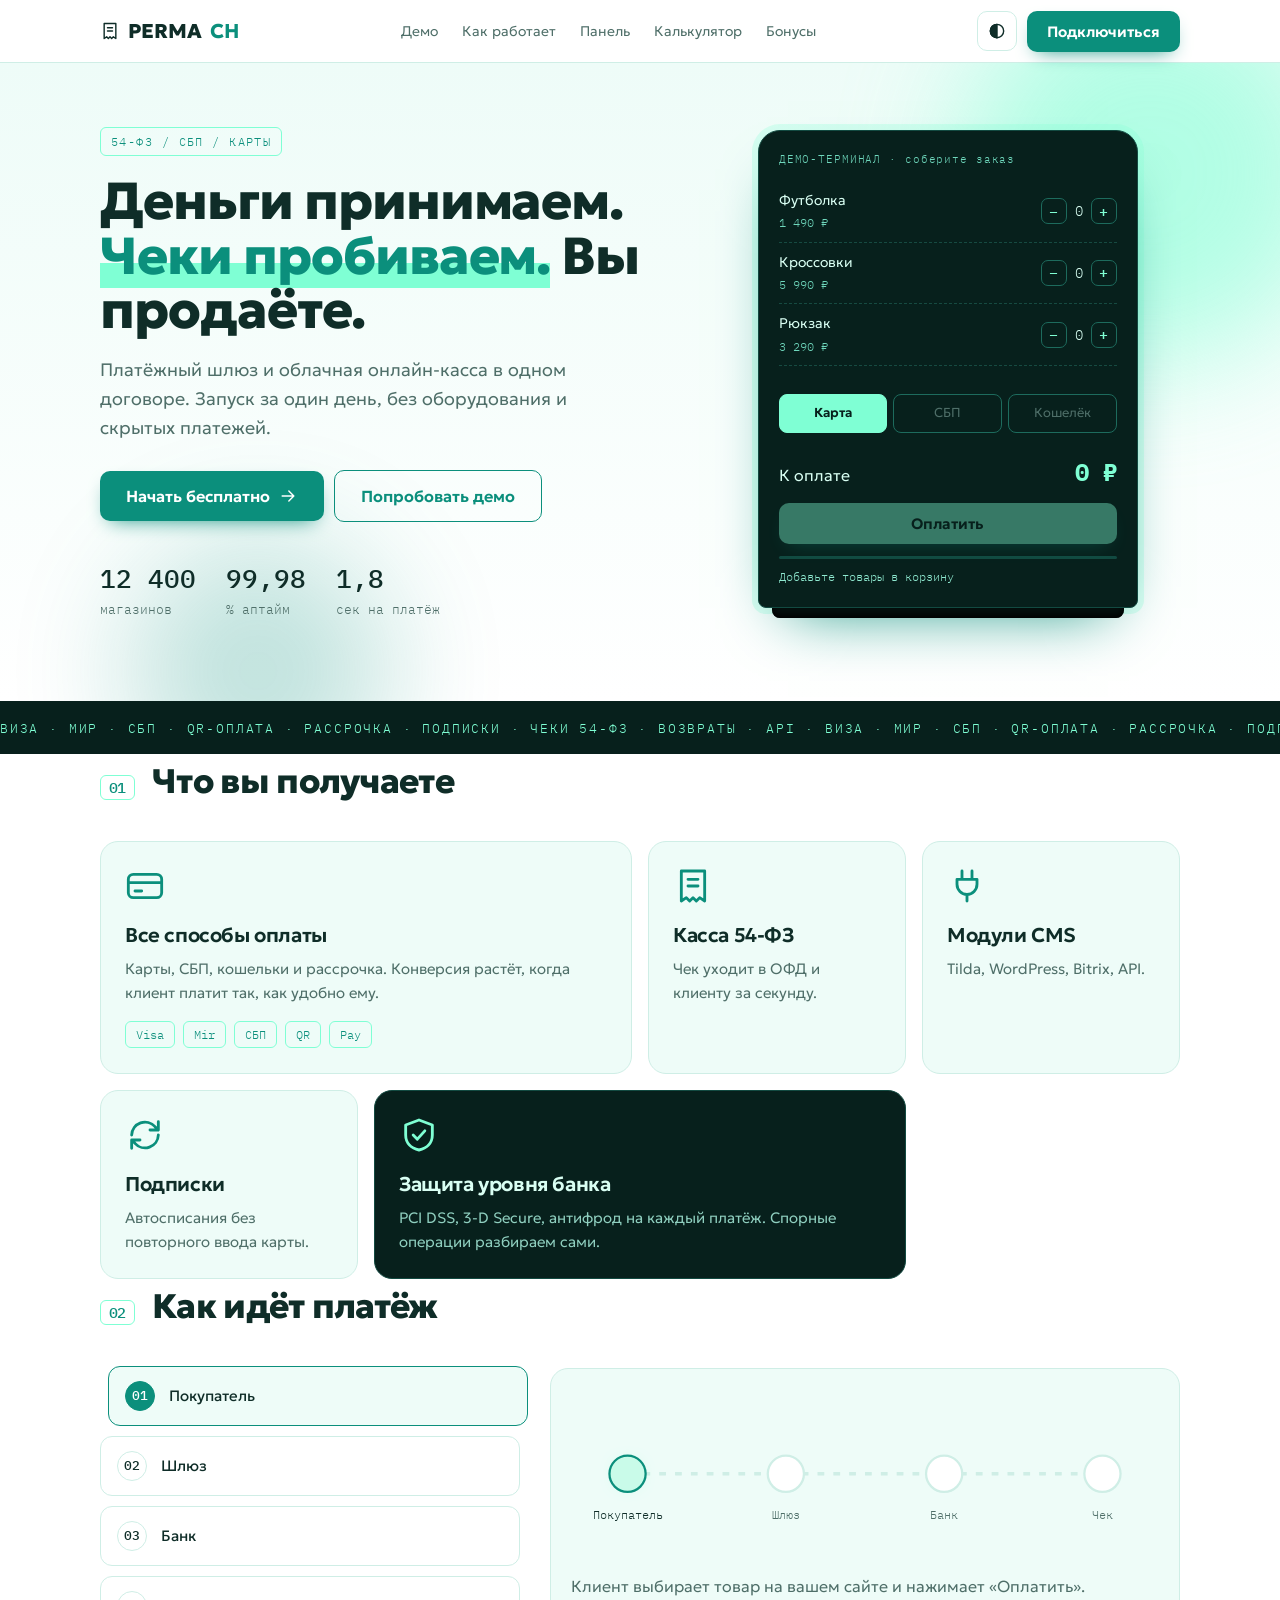
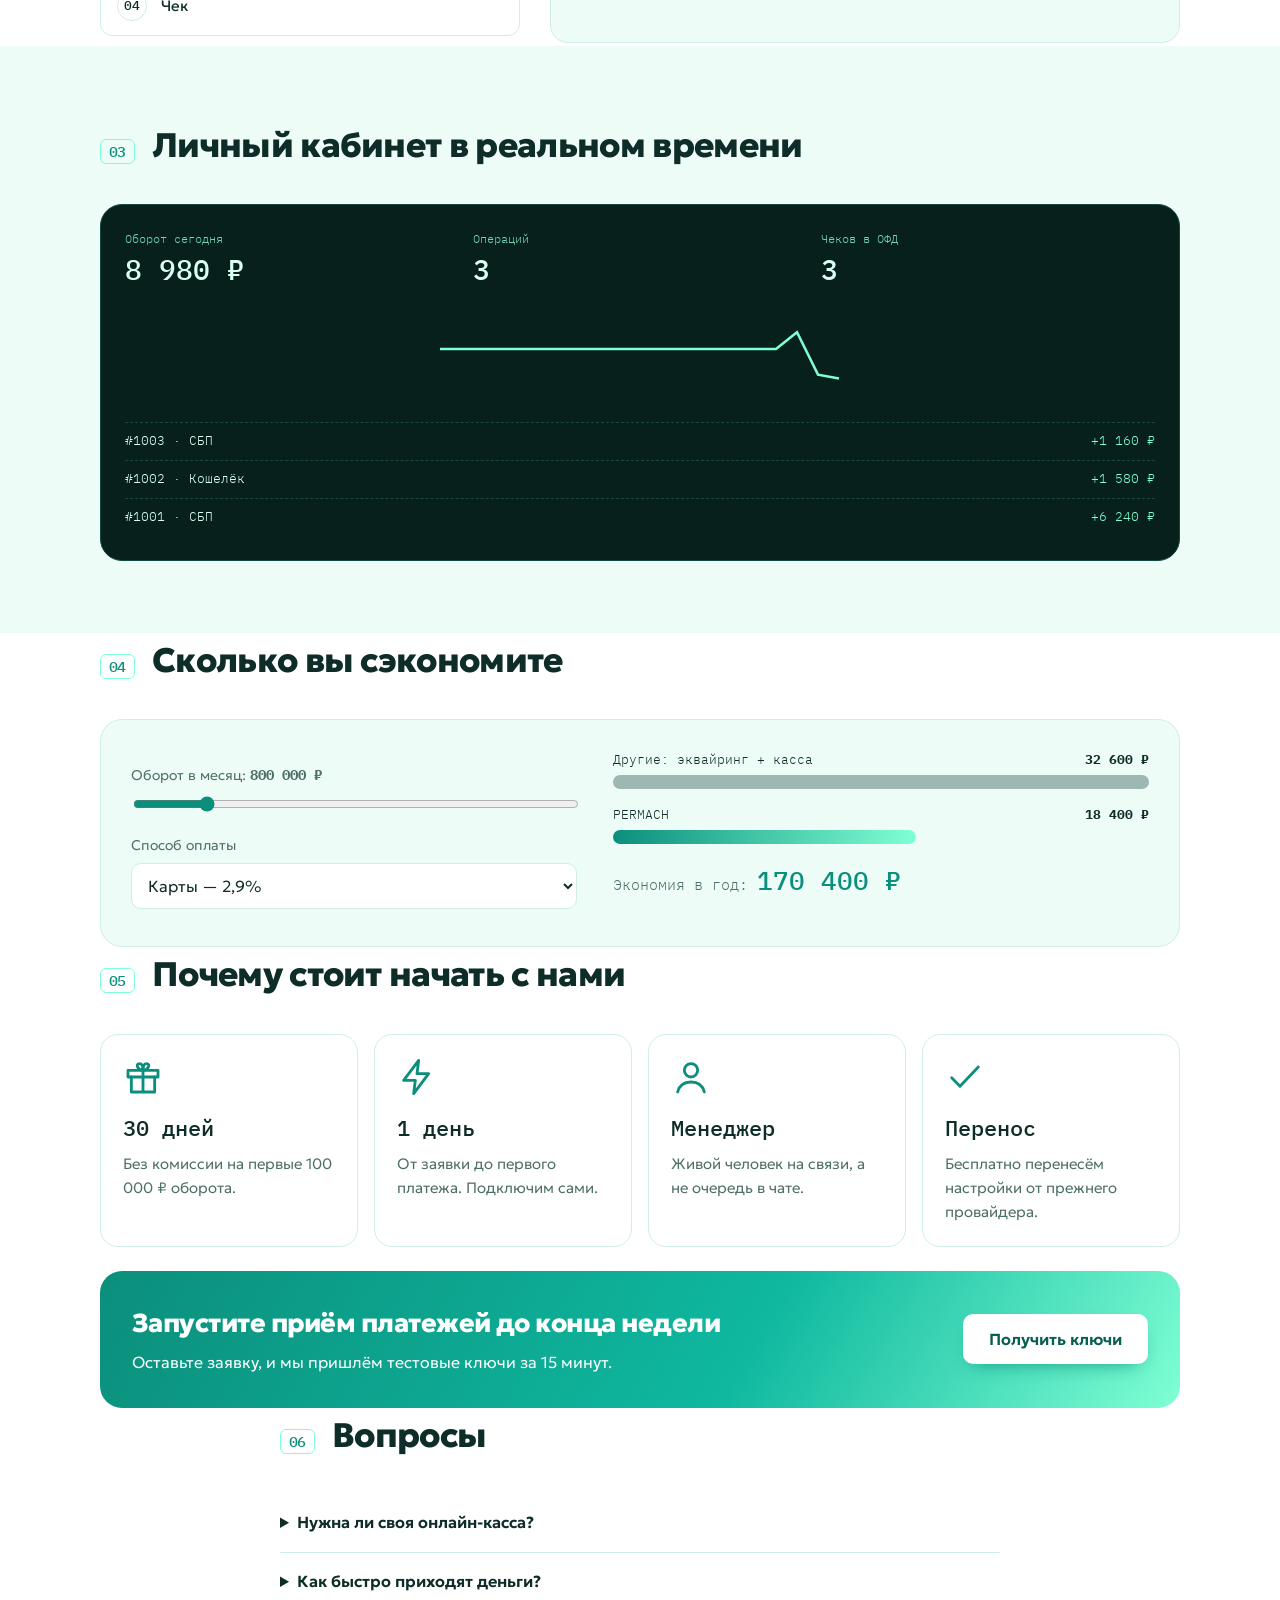
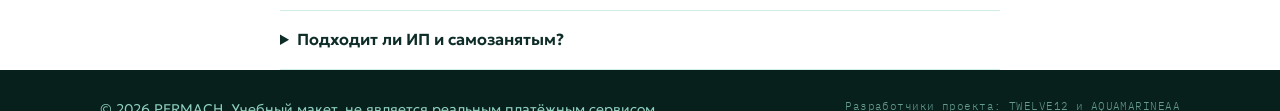
==== index/index.html @ b151d434 "move to index folder" ====
<!DOCTYPE html>
<html lang="ru">
<head>
	<meta charset="utf-8">
	<meta name="viewport" content="width=device-width, initial-scale=1, viewport-fit=cover">
	<title>PERMACH — онлайн-касса и приём платежей</title>
	<link rel="preconnect" href="https://fonts.googleapis.com">
	<link rel="preconnect" href="https://fonts.gstatic.com" crossorigin>
	<link href="https://fonts.googleapis.com/css2?family=Geologica:wght@300;400;600;800&family=IBM+Plex+Mono:wght@400;500&display=swap" rel="stylesheet">
	<link rel="stylesheet" href="style.css">
</head>
<body>
	<svg width="0" height="0" style="position:absolute" aria-hidden="true">
		<g fill="none" stroke="currentColor" stroke-width="1.7" stroke-linecap="round" stroke-linejoin="round">
			<symbol id="i-card" viewBox="0 0 24 24"><rect x="2" y="5" width="20" height="14" rx="3"/><path d="M2 10h20M6 15h4"/></symbol>
			<symbol id="i-receipt" viewBox="0 0 24 24"><path d="M5 3h14v18l-3-2-2 2-2-2-2 2-2-2-3 2z"/><path d="M9 8h6M9 12h6"/></symbol>
			<symbol id="i-plug" viewBox="0 0 24 24"><path d="M9 3v5M15 3v5M6 8h12v3a6 6 0 0 1-12 0zM12 17v4"/></symbol>
			<symbol id="i-chart" viewBox="0 0 24 24"><path d="M3 3v18h18"/><path d="M7 15l4-5 3 3 5-7"/></symbol>
			<symbol id="i-shield" viewBox="0 0 24 24"><path d="M12 3l8 3v6c0 5-3.5 8-8 9-4.5-1-8-4-8-9V6z"/><path d="M8.5 12l2.5 2.5 4.5-5"/></symbol>
			<symbol id="i-repeat" viewBox="0 0 24 24"><path d="M4 12a8 8 0 0 1 14-5l2 2M20 12a8 8 0 0 1-14 5l-2-2M20 4v5h-5M4 20v-5h5"/></symbol>
			<symbol id="i-check" viewBox="0 0 24 24"><path d="M4 12.5l5 5L20 6"/></symbol>
			<symbol id="i-arrow" viewBox="0 0 24 24"><path d="M5 12h14M13 6l6 6-6 6"/></symbol>
			<symbol id="i-bolt" viewBox="0 0 24 24"><path d="M13 2L4 14h7l-1 8 9-12h-7z"/></symbol>
			<symbol id="i-user" viewBox="0 0 24 24"><circle cx="12" cy="8" r="4"/><path d="M4 21c1-4 4-6 8-6s7 2 8 6"/></symbol>
			<symbol id="i-gift" viewBox="0 0 24 24"><rect x="3" y="8" width="18" height="4"/><path d="M5 12v9h14v-9M12 8v13M12 8c-3 0-5-4-2-4 2 0 2 4 2 4zM12 8c3 0 5-4 2-4-2 0-2 4-2 4z"/></symbol>
		</g>
	</svg>

	<header class="top">
		<div class="wrap nav">
			<a href="#" class="logo"><svg class="ic"><use href="#i-receipt"/></svg>PERMA<b>CH</b></a>
			<nav>
				<a href="#demo">Демо</a><a href="#how">Как работает</a><a href="#live">Панель</a><a href="#calc">Калькулятор</a><a href="#perks">Бонусы</a>
			</nav>
			<div class="row">
				<button class="sq" id="theme" aria-label="Тема"><svg class="ic" viewBox="0 0 24 24"><circle cx="12" cy="12" r="8" fill="none" stroke="currentColor" stroke-width="1.7"/><path d="M12 4a8 8 0 0 0 0 16z" fill="currentColor"/></svg></button>
				<button class="btn" data-open>Подключиться</button>
			</div>
		</div>
	</header>

	<main>
		<section class="hero">
			<i class="blob b1"></i><i class="blob b2"></i>
			<div class="wrap hgrid">
				<div class="rv">
					<span class="tag mono">54-ФЗ / СБП / КАРТЫ</span>
					<h1>Деньги принимаем. <em>Чеки пробиваем.</em> Вы продаёте.</h1>
					<p class="lead">Платёжный шлюз и облачная онлайн-касса в одном договоре. Запуск за один день, без оборудования и скрытых платежей.</p>
					<div class="row">
						<button class="btn big" data-open>Начать бесплатно <svg class="ic"><use href="#i-arrow"/></svg></button>
						<a class="btn ghost big" href="#demo">Попробовать демо</a>
					</div>
					<div class="stats mono">
						<div><b data-n="12400">0</b>магазинов</div>
						<div><b data-n="99.98" data-d="2">0</b>% аптайм</div>
						<div><b data-n="1.8" data-d="1">0</b>сек на платёж</div>
					</div>
				</div>

				<div class="term rv" id="demo">
					<div class="screen">
						<div class="mono cap">ДЕМО-ТЕРМИНАЛ · соберите заказ</div>
						<div id="items"></div>
						<div class="methods" id="methods">
							<label><input type="radio" name="m" value="Карта" checked><span>Карта</span></label>
							<label><input type="radio" name="m" value="СБП"><span>СБП</span></label>
							<label><input type="radio" name="m" value="Кошелёк"><span>Кошелёк</span></label>
						</div>
						<div class="tot"><span>К оплате</span><b id="total" class="mono">0 ₽</b></div>
						<button class="btn pay" id="pay">Оплатить</button>
						<div class="prog" id="prog"><i></i></div>
						<div class="mono status" id="status">Добавьте товары в корзину</div>
					</div>
					<div class="slot"></div>
					<div class="paper" id="paper"></div>
				</div>
			</div>
		</section>

		<div class="marq"><div class="mono" id="marq"></div></div>

		<section class="wrap" id="features">
			<h2 class="rv"><span class="num mono">01</span> Что вы получаете</h2>
			<div class="bento">
				<div class="bx wide tilt rv"><svg class="ic xl"><use href="#i-card"/></svg><h3>Все способы оплаты</h3><p>Карты, СБП, кошельки и рассрочка. Конверсия растёт, когда клиент платит так, как удобно ему.</p>
					<div class="chips mono"><span>Visa</span><span>Mir</span><span>СБП</span><span>QR</span><span>Pay</span></div></div>
				<div class="bx tilt rv"><svg class="ic xl"><use href="#i-receipt"/></svg><h3>Касса 54-ФЗ</h3><p>Чек уходит в ОФД и клиенту за секунду.</p></div>
				<div class="bx tilt rv"><svg class="ic xl"><use href="#i-plug"/></svg><h3>Модули CMS</h3><p>Tilda, WordPress, Bitrix, API.</p></div>
				<div class="bx tilt rv"><svg class="ic xl"><use href="#i-repeat"/></svg><h3>Подписки</h3><p>Автосписания без повторного ввода карты.</p></div>
				<div class="bx wide dark tilt rv"><svg class="ic xl"><use href="#i-shield"/></svg><h3>Защита уровня банка</h3><p>PCI DSS, 3-D Secure, антифрод на каждый платёж. Спорные операции разбираем сами.</p></div>
			</div>
		</section>

		<section class="wrap" id="how">
			<h2 class="rv"><span class="num mono">02</span> Как идёт платёж</h2>
			<div class="how rv">
				<div class="steps" id="steps"></div>
				<div class="flow">
					<svg viewBox="0 0 520 150" id="flow">
						<path id="route" d="M50 75H470" stroke="var(--bd)" stroke-width="3" stroke-dasharray="6 8" fill="none"/>
						<circle id="dot" r="7" fill="var(--acc)" cx="50" cy="75"/>
						<g class="nodes mono"></g>
					</svg>
					<p id="stepText"></p>
				</div>
			</div>
		</section>

		<section class="live" id="live">
			<div class="wrap">
				<h2 class="rv"><span class="num mono">03</span> Личный кабинет в реальном времени</h2>
				<div class="dash rv">
					<div class="kpi mono">
						<div><small>Оборот сегодня</small><b id="sum">0 ₽</b></div>
						<div><small>Операций</small><b id="cnt">0</b></div>
						<div><small>Чеков в ОФД</small><b id="ofd">0</b></div>
					</div>
					<svg viewBox="0 0 400 90" class="spark"><polyline id="line" fill="none" stroke="var(--acc)" stroke-width="2.5"/></svg>
					<ul class="feed mono" id="feed"></ul>
				</div>
			</div>
		</section>

		<section class="wrap" id="calc">
			<h2 class="rv"><span class="num mono">04</span> Сколько вы сэкономите</h2>
			<div class="calc rv">
				<div>
					<label>Оборот в месяц: <b id="turnV" class="mono"></b></label>
					<input type="range" id="turn" min="50000" max="5000000" step="50000" value="800000">
					<label>Способ оплаты</label>
					<select id="method"><option value="2.9">Карты — 2,9%</option><option value="0.7">СБП — 0,7%</option><option value="3.5">Кошельки — 3,5%</option></select>
				</div>
				<div class="bars mono">
					<div class="bar"><span>Другие: эквайринг + касса</span><i id="b1"></i><b id="v1"></b></div>
					<div class="bar me"><span>PERMACH</span><i id="b2"></i><b id="v2"></b></div>
					<p class="save">Экономия в год: <b id="sv"></b></p>
				</div>
			</div>
		</section>

		<section class="wrap" id="perks">
			<h2 class="rv"><span class="num mono">05</span> Почему стоит начать с нами</h2>
			<div class="perks">
				<div class="pk rv"><svg class="ic xl"><use href="#i-gift"/></svg><b class="mono">30 дней</b><p>Без комиссии на первые 100 000 ₽ оборота.</p></div>
				<div class="pk rv"><svg class="ic xl"><use href="#i-bolt"/></svg><b class="mono">1 день</b><p>От заявки до первого платежа. Подключим сами.</p></div>
				<div class="pk rv"><svg class="ic xl"><use href="#i-user"/></svg><b class="mono">Менеджер</b><p>Живой человек на связи, а не очередь в чате.</p></div>
				<div class="pk rv"><svg class="ic xl"><use href="#i-check"/></svg><b class="mono">Перенос</b><p>Бесплатно перенесём настройки от прежнего провайдера.</p></div>
			</div>
			<div class="cta rv">
				<div><h3>Запустите приём платежей до конца недели</h3><p>Оставьте заявку, и мы пришлём тестовые ключи за 15 минут.</p></div>
				<button class="btn big" data-open>Получить ключи</button>
			</div>
		</section>

		<section class="wrap narrow" id="faq">
			<h2 class="rv"><span class="num mono">06</span> Вопросы</h2>
			<details><summary>Нужна ли своя онлайн-касса?</summary><p>Нет, облачная касса входит в сервис.</p></details>
			<details><summary>Как быстро приходят деньги?</summary><p>На следующий рабочий день после платежа.</p></details>
			<details><summary>Подходит ли ИП и самозанятым?</summary><p>Да, чеки формируются под ваш режим налогообложения.</p></details>
		</section>
	</main>

	<footer>
		<div class="wrap">
			<span>© 2026 PERMACH. Учебный макет, не является реальным платёжным сервисом.</span>
			<small class="mono">Разработчики проекта: TWELVE12 и AQUAMARINEAA</small>
		</div>
	</footer>

	<div class="modal" id="modal">
		<div class="mbox">
			<h3>Заявка на подключение</h3>
			<div id="form">
				<label>Название магазина</label><input id="shop" placeholder="Мой магазин">
				<label>Email</label><input id="email" type="email" placeholder="you@example.com">
				<div id="err"></div>
				<div class="row"><button class="btn" id="send">Отправить</button><button class="btn ghost" id="close">Отмена</button></div>
			</div>
			<div id="done" hidden><p>Заявка принята. Ключи придут на <b id="em2"></b>.</p><button class="btn" id="close2">Закрыть</button></div>
		</div>
	</div>
	<script src="script.js"></script>
</body>
</html>
---- index/style.css ----
:root{box-sizing:border-box;padding-top:env(safe-area-inset-top,0px);padding-bottom:env(safe-area-inset-bottom,0px);
	--bg:#fff;--bg2:#eefcf8;--tx:#0f2d28;--mut:#4f6f69;--pr:#0b8f7c;--prt:#fff;--bd:#cfeee6;--acc:#7fffd4;--acc2:#c9fbe9;--ink:#07201c;
	--f:"Geologica",system-ui,"Segoe UI",sans-serif;--m:"IBM Plex Mono",ui-monospace,Consolas,monospace}
:root[data-theme="dark"]{--bg:#0a1a18;--bg2:#102724;--tx:#e3f8f3;--mut:#93b8b0;--pr:#5eead4;--prt:#04211d;--bd:#1f3d38;--acc:#2dd4bf;--acc2:#12403a;--ink:#061312}
*{box-sizing:border-box}
html{scroll-behavior:smooth;scroll-padding-top:72px;height:100%}
body{margin:0;background:var(--bg);color:var(--tx);font:300 16px/1.6 var(--f)}
a{color:inherit;text-decoration:none}
.mono{font-family:var(--m)}
.wrap{max-width:1120px;margin:0 auto;padding:0 20px}
.row{display:flex;gap:10px;align-items:center;flex-wrap:wrap}
.ic{width:20px;height:20px;fill:none;stroke:currentColor;stroke-width:1.7;stroke-linecap:round;stroke-linejoin:round;vertical-align:-4px}
.ic.xl{width:40px;height:40px;color:var(--pr);margin-bottom:10px}
section{padding:72px 0}
h1,h2,h3{font-family:var(--f);letter-spacing:-.02em;margin:0}
h2{font-size:34px;font-weight:800;margin-bottom:32px}
.num{color:var(--pr);font-size:15px;font-weight:500;margin-right:10px;border:1px solid var(--acc);padding:2px 8px;border-radius:6px}
.top{position:sticky;top:env(safe-area-inset-top,0px);z-index:8;background:color-mix(in srgb,var(--bg) 88%,transparent);backdrop-filter:blur(10px);border-bottom:1px solid var(--bd)}
.nav{display:flex;align-items:center;justify-content:space-between;height:62px;gap:12px}
.logo{font-weight:800;font-size:20px;display:flex;align-items:center;gap:8px}.logo b{color:var(--pr)}
nav a{margin:0 12px;color:var(--mut);font-size:14px;position:relative}
nav a::after{content:"";position:absolute;left:0;right:0;bottom:-6px;height:2px;background:var(--acc);transform:scaleX(0);transition:.25s}
nav a:hover::after{transform:scaleX(1)}
.btn{border:0;cursor:pointer;background:var(--pr);color:var(--prt);font:600 15px var(--f);padding:11px 20px;border-radius:10px;display:inline-flex;gap:8px;align-items:center;transition:transform .15s,box-shadow .2s;box-shadow:0 8px 20px -10px var(--pr)}
.btn:hover{transform:translateY(-2px)}
.btn.ghost{background:none;color:var(--pr);border:1.5px solid var(--pr);box-shadow:none}
.btn.big{padding:15px 26px;font-size:16px}
.sq{width:40px;height:40px;border-radius:10px;border:1px solid var(--bd);background:none;color:var(--tx);cursor:pointer}
/* hero */
.hero{position:relative;overflow:hidden;padding:64px 0 80px;background:linear-gradient(180deg,var(--bg2),var(--bg))}
.blob{position:absolute;border-radius:50%;filter:blur(60px);opacity:.55;animation:float 12s ease-in-out infinite}
.b1{width:380px;height:380px;background:var(--acc);top:-80px;right:-60px}
.b2{width:260px;height:260px;background:var(--pr);bottom:-100px;left:10%;opacity:.25;animation-delay:-5s}
@keyframes float{50%{transform:translate(-30px,30px) scale(1.1)}}
.hgrid{position:relative;display:grid;grid-template-columns:1.1fr .9fr;gap:48px;align-items:center}
.tag{display:inline-block;font-size:12px;letter-spacing:.12em;color:var(--pr);border:1px solid var(--acc);padding:4px 10px;border-radius:6px;margin-bottom:18px}
h1{font-size:52px;line-height:1.05;font-weight:800;margin-bottom:18px}
h1 em{font-style:normal;color:var(--pr);background:linear-gradient(transparent 62%,var(--acc) 62%)}
.lead{font-size:18px;color:var(--mut);max-width:520px;margin:0 0 28px}
.stats{display:flex;gap:30px;margin-top:36px;font-size:13px;color:var(--mut);flex-wrap:wrap}
.stats b{display:block;font-size:26px;color:var(--tx);font-weight:500}
/* terminal */
.term{position:relative;max-width:380px;margin:0 auto;width:100%}
.screen{background:var(--ink);color:#d9fff3;border-radius:22px 22px 8px 8px;padding:20px;border:1px solid #124a41;box-shadow:0 30px 60px -30px #0b8f7c,0 0 0 6px color-mix(in srgb,var(--acc) 25%,transparent)}
.cap{font-size:11px;color:#6fd8bd;letter-spacing:.08em;margin-bottom:12px}
.it{display:flex;align-items:center;justify-content:space-between;padding:8px 0;border-bottom:1px dashed #164a41;font-size:14px}
.it .q{display:flex;align-items:center;gap:8px;font-family:var(--m)}
.it button{width:26px;height:26px;border-radius:7px;border:1px solid #1d6b5d;background:none;color:var(--acc);cursor:pointer;font:500 15px var(--m)}
.it button:hover{background:var(--acc);color:var(--ink)}
.methods{display:flex;gap:6px;margin:14px 0}
.methods label{flex:1}.methods input{display:none}
.methods span{display:block;text-align:center;padding:8px 0;border-radius:8px;border:1px solid #1d6b5d;font-size:13px;cursor:pointer;transition:.2s}
.methods input:checked+span{background:var(--acc);color:var(--ink);border-color:var(--acc);font-weight:600}
.tot{display:flex;justify-content:space-between;align-items:baseline;margin-bottom:12px}.tot b{font-size:24px;color:var(--acc)}
.pay{width:100%;justify-content:center;background:var(--acc);color:var(--ink)}
.pay:disabled{opacity:.4;cursor:not-allowed;transform:none}
.prog{height:3px;background:#124a41;border-radius:2px;margin-top:12px;overflow:hidden}.prog i{display:block;height:100%;width:0;background:var(--acc);transition:width .6s}
.status{font-size:12px;color:#8fe9d0;margin-top:8px;min-height:18px}
.slot{height:10px;background:#04100e;border-radius:0 0 8px 8px;margin:0 14px;box-shadow:inset 0 -3px 6px #000}
.paper{margin:0 28px;background:#fff;color:#111;font:400 12px/1.5 var(--m);padding:0 14px;max-height:0;overflow:hidden;opacity:0;transition:max-height 1.2s ease,opacity .4s,padding .6s;clip-path:polygon(0 0,100% 0,100% calc(100% - 6px),95% 100%,90% calc(100% - 6px),85% 100%,80% calc(100% - 6px),75% 100%,70% calc(100% - 6px),65% 100%,60% calc(100% - 6px),55% 100%,50% calc(100% - 6px),45% 100%,40% calc(100% - 6px),35% 100%,30% calc(100% - 6px),25% 100%,20% calc(100% - 6px),15% 100%,10% calc(100% - 6px),5% 100%,0 calc(100% - 6px))}
.paper.out{max-height:340px;opacity:1;padding:14px 14px 20px}
.paper div{display:flex;justify-content:space-between}.paper hr{border:0;border-top:1px dashed #999;margin:6px 0}
/* marquee */
.marq{background:var(--ink);color:var(--acc);overflow:hidden;white-space:nowrap;padding:14px 0}
.marq div{display:inline-block;animation:mq 30s linear infinite;letter-spacing:.14em;font-size:13px}
.marq:hover div{animation-play-state:paused}
@keyframes mq{to{transform:translateX(-50%)}}
/* bento */
.bento{display:grid;grid-template-columns:repeat(4,1fr);gap:16px}
.bx{background:var(--bg2);border:1px solid var(--bd);border-radius:18px;padding:24px;transition:transform .2s,border-color .2s;transform-style:preserve-3d}
.bx.wide{grid-column:span 2}
.bx:hover{border-color:var(--acc)}
.bx h3{font-size:20px;margin-bottom:6px;font-weight:600}.bx p{margin:0;color:var(--mut);font-size:15px}
.bx.dark{background:var(--ink);border-color:#124a41;color:#d9fff3}.bx.dark p{color:#8fcfbf}.bx.dark .ic.xl{color:var(--acc)}
.chips{display:flex;gap:8px;margin-top:16px;flex-wrap:wrap}.chips span{border:1px solid var(--acc);color:var(--pr);padding:3px 10px;border-radius:6px;font-size:12px}
/* how */
.how{display:grid;grid-template-columns:.8fr 1.2fr;gap:30px;align-items:center}
.st{display:flex;gap:14px;align-items:center;width:100%;padding:14px 16px;border:1px solid var(--bd);border-radius:12px;background:none;color:var(--tx);cursor:pointer;margin-bottom:10px;font:400 15px var(--f);text-align:left;transition:.25s}
.st i{font:500 13px var(--m);font-style:normal;width:30px;height:30px;border-radius:50%;display:grid;place-items:center;border:1px solid var(--bd);flex:none}
.st.on{background:var(--bg2);border-color:var(--pr);transform:translateX(8px)}.st.on i{background:var(--pr);color:var(--prt);border-color:var(--pr)}
.flow{background:var(--bg2);border:1px solid var(--bd);border-radius:18px;padding:20px}
#dot{filter:drop-shadow(0 0 8px var(--acc));transition:cx .9s cubic-bezier(.6,0,.3,1)}
.nodes text{font-size:11px;fill:var(--mut);text-anchor:middle}
.nodes circle{fill:var(--bg);stroke:var(--bd);stroke-width:2;transition:.3s}.nodes .on circle{stroke:var(--pr);fill:var(--acc2)}.nodes .on text{fill:var(--tx)}
#stepText{margin:8px 0 0;color:var(--mut);min-height:48px}
/* live */
.live{background:var(--bg2)}
.dash{background:var(--ink);border-radius:22px;padding:24px;color:#d9fff3;border:1px solid #124a41}
.kpi{display:grid;grid-template-columns:repeat(3,1fr);gap:14px}.kpi small{display:block;color:#6fd8bd;font-size:12px}.kpi b{font-size:28px;font-weight:500}
.spark{width:100%;height:90px;margin:16px 0}
.feed{list-style:none;margin:0;padding:0;font-size:13px}
.feed li{display:flex;justify-content:space-between;padding:8px 0;border-top:1px dashed #164a41;animation:in .5s}
.feed li span:last-child{color:var(--acc)}
@keyframes in{from{opacity:0;transform:translateY(-10px)}}
/* calc */
.calc{display:grid;grid-template-columns:1fr 1.2fr;gap:36px;background:var(--bg2);border:1px solid var(--bd);border-radius:22px;padding:30px}
label{display:block;font-size:14px;color:var(--mut);margin:14px 0 6px}
input,select{width:100%;padding:11px 12px;border-radius:10px;border:1px solid var(--bd);background:var(--bg);color:var(--tx);font:300 16px var(--f)}
input:focus,select:focus{outline:2px solid var(--acc);border-color:var(--pr)}
input[type=range]{padding:0;accent-color:var(--pr)}
.bar{display:grid;grid-template-columns:1fr auto;gap:4px 12px;margin-bottom:16px;font-size:13px}
.bar i{grid-column:1/-1;display:block;height:14px;border-radius:7px;background:#9db8b2;width:0;transition:width .8s cubic-bezier(.3,.8,.3,1);order:3}
.bar.me i{background:linear-gradient(90deg,var(--pr),var(--acc))}
.save{font-size:15px;color:var(--mut)}.save b{font-size:26px;color:var(--pr);font-weight:500}
/* perks */
.perks{display:grid;grid-template-columns:repeat(4,1fr);gap:16px}
.pk{border:1px solid var(--bd);border-radius:18px;padding:22px;transition:.25s}
.pk:hover{background:var(--bg2);transform:translateY(-4px)}
.pk b{display:block;font-size:22px;font-weight:500}.pk p{margin:6px 0 0;color:var(--mut);font-size:15px}
.cta{margin-top:24px;display:flex;justify-content:space-between;align-items:center;gap:20px;flex-wrap:wrap;padding:32px;border-radius:22px;background:linear-gradient(120deg,var(--pr),#0fb89f 60%,var(--acc));color:#fff}
.cta h3{font-size:26px;font-weight:800}.cta p{margin:6px 0 0}
.cta .btn{background:#fff;color:#075f52}
.narrow{max-width:760px}
details{border-bottom:1px solid var(--bd);padding:16px 0}
summary{cursor:pointer;font-weight:600}summary:hover{color:var(--pr)}
details p{color:var(--mut);margin:8px 0 0}
footer{background:var(--ink);color:#8fcfbf;padding:28px 0;font-size:14px}
footer .wrap{display:flex;justify-content:space-between;gap:12px;flex-wrap:wrap}
footer small{font-size:11px;opacity:.7;letter-spacing:.04em}
/* modal */
.modal{position:fixed;inset:0;background:rgba(0,0,0,.55);display:none;place-items:center;z-index:20;padding:16px}.modal.on{display:grid}
.mbox{background:var(--bg);border-radius:18px;padding:26px;max-width:400px;width:100%;animation:in .3s}
#err{color:#d33;font-size:14px;margin:8px 0;min-height:20px}
/* reveal */
.rv{opacity:0;transform:translateY(24px);transition:opacity .7s,transform .7s}.rv.in{opacity:1;transform:none}
@media(max-width:860px){.hgrid,.how,.calc{grid-template-columns:1fr}.bento,.perks{grid-template-columns:1fr 1fr}.bx.wide{grid-column:span 2}h1{font-size:36px}nav{display:none}.kpi b{font-size:20px}}
@media(prefers-reduced-motion:reduce){*{animation:none!important;transition:none!important}}
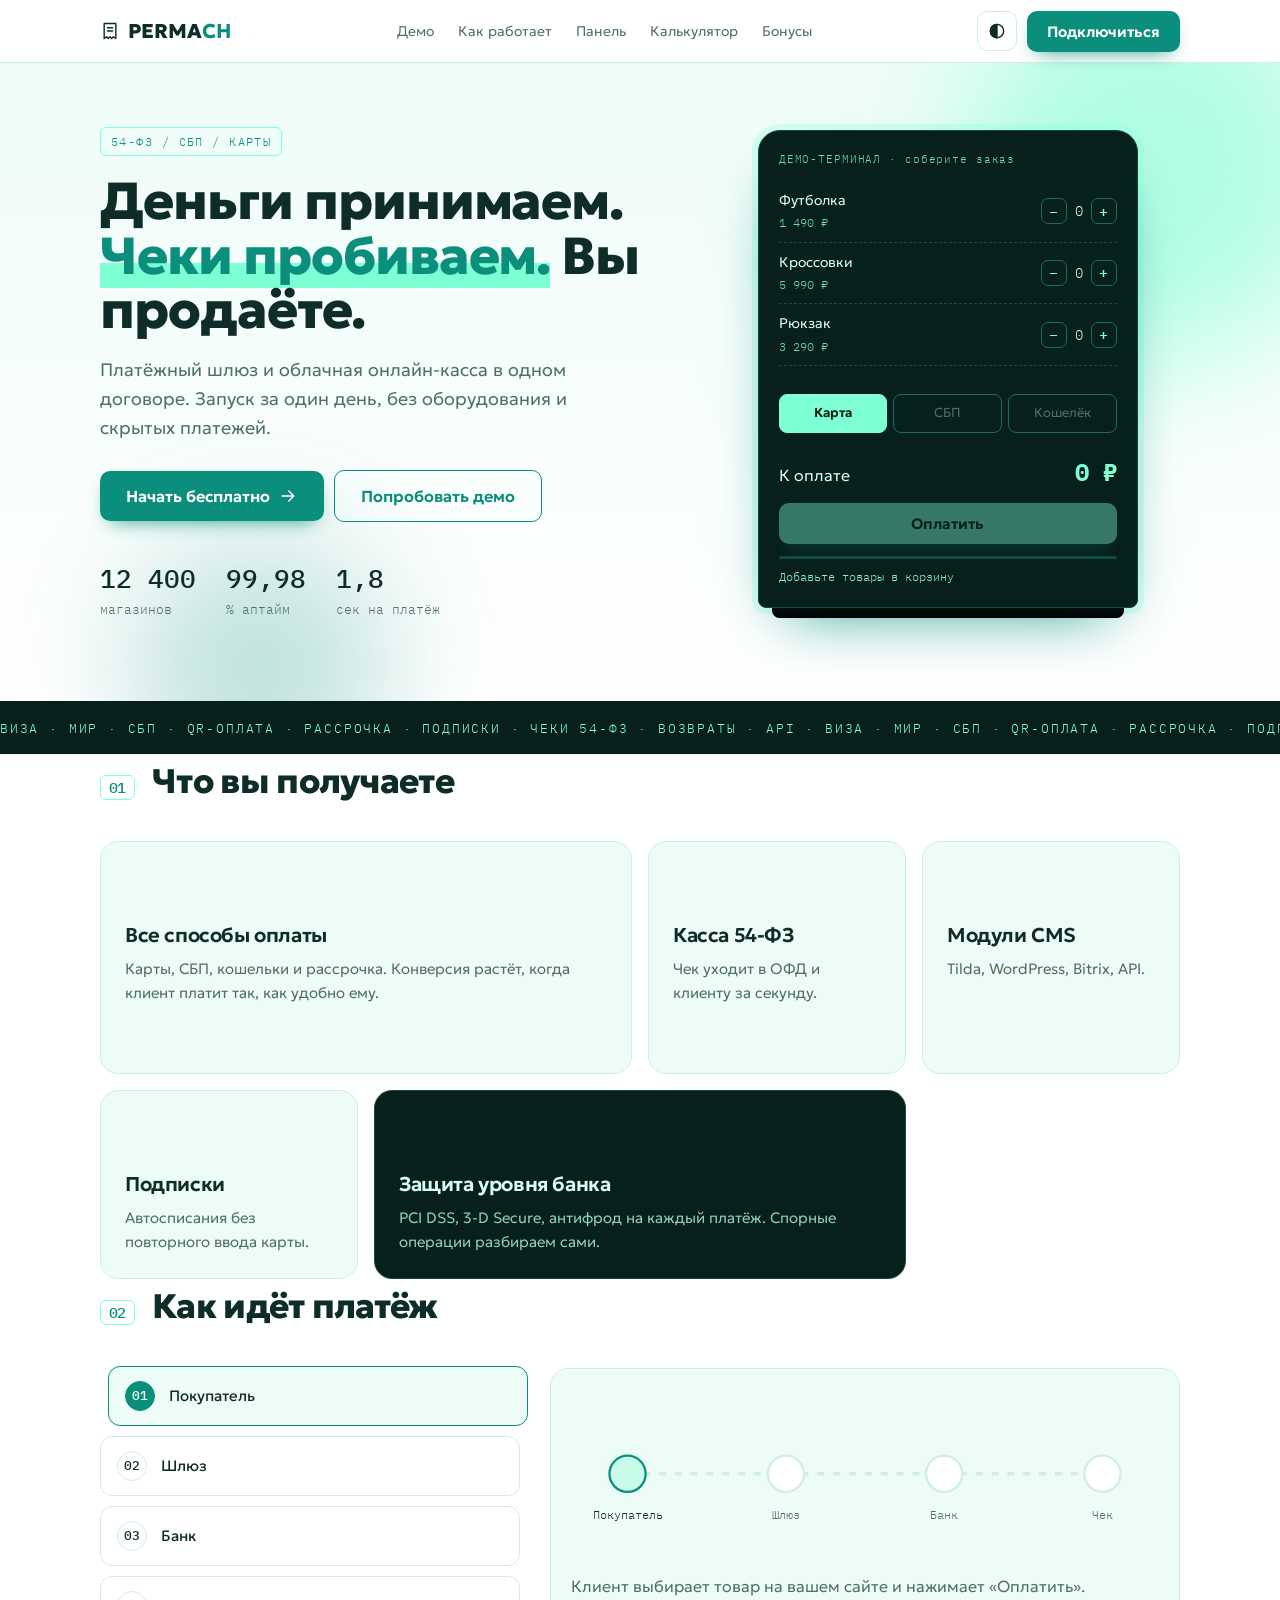
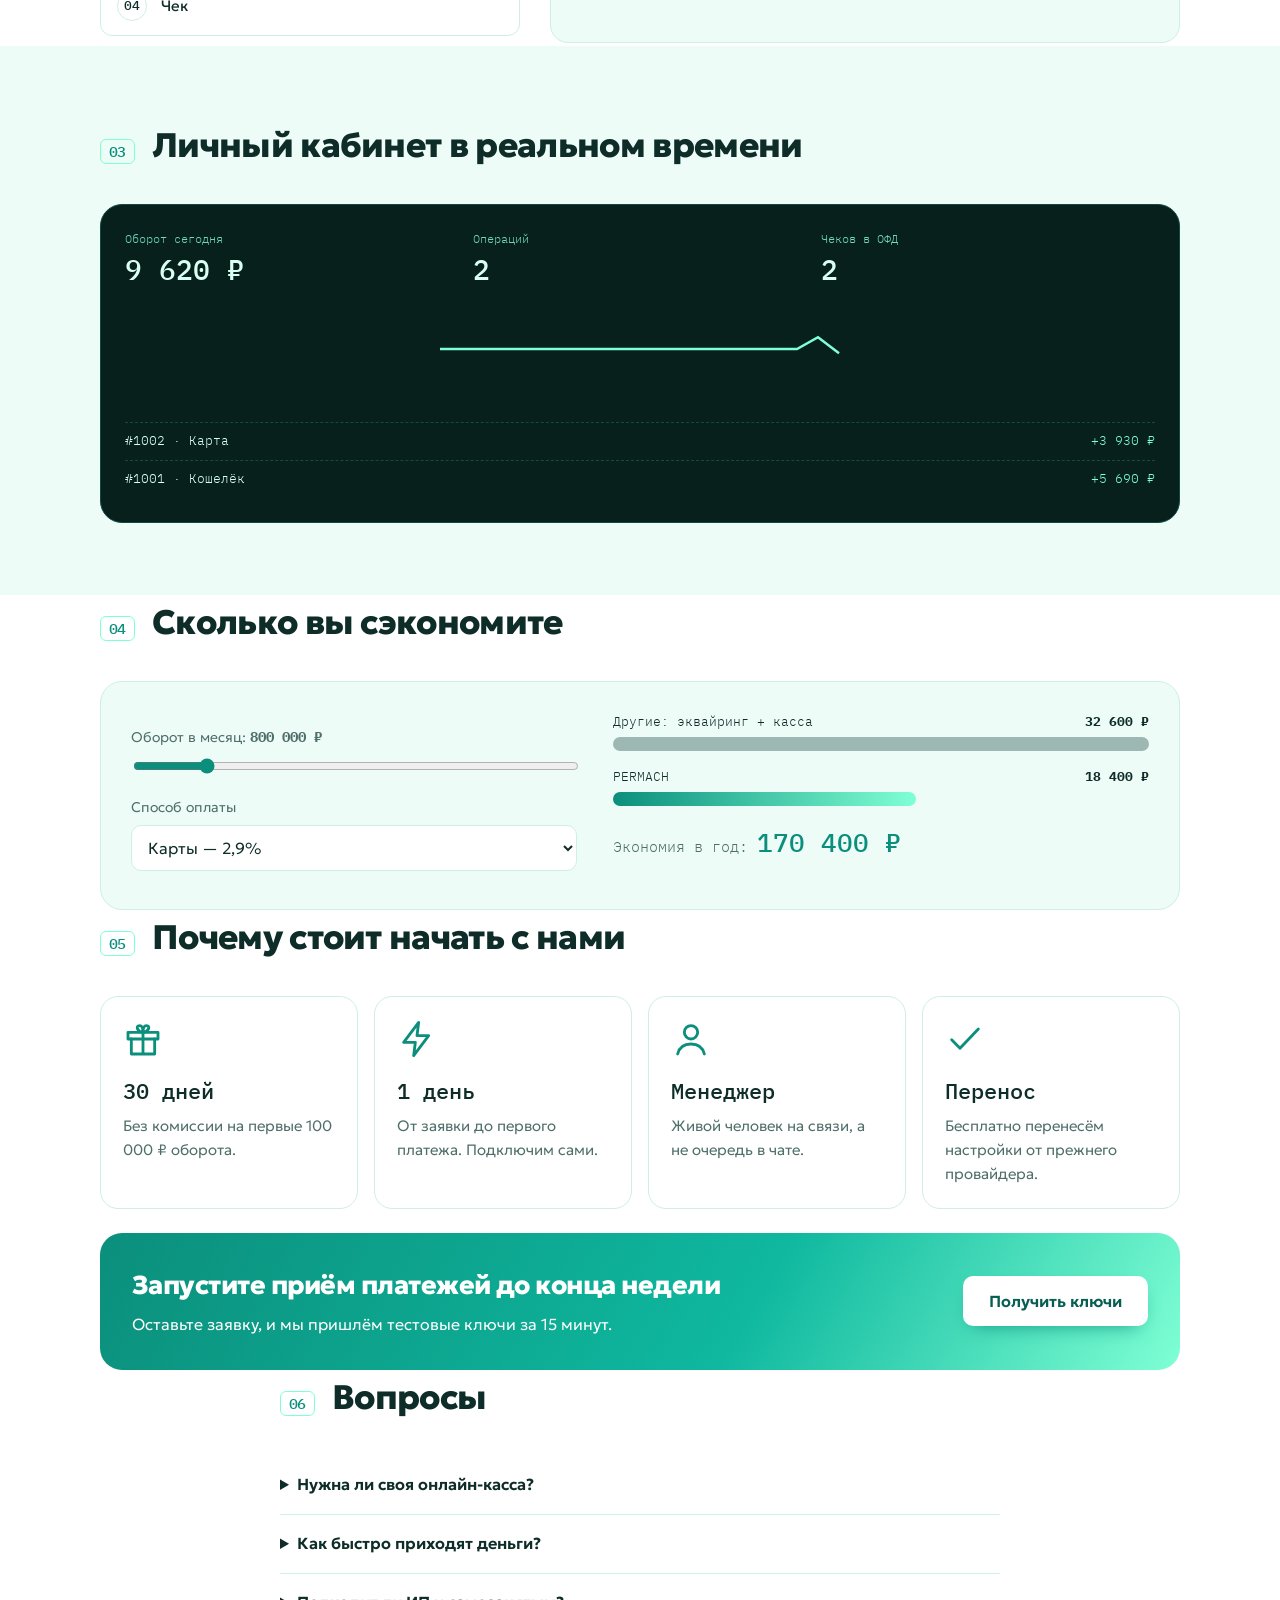
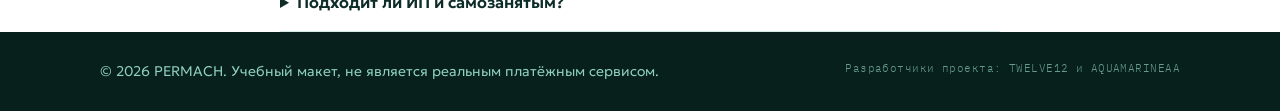
==== commit 5f340bbb: "Merge branch 'frontdev' of https://github.com/arccthecoder/Simple-payment-system into frontdev" ====
--- a/index/index.html
+++ b/index/index.html
@@ -28,7 +28,7 @@
 
 	<header class="top">
 		<div class="wrap nav">
-			<a href="#" class="logo"><svg class="ic"><use href="#i-receipt"/></svg>PERMA<b>CH</b></a>
+			<a href="#" class="logo"><svg class="ic"><use href="#i-receipt"/></svg><span>PERMA<b>CH</b></span></a>
 			<nav>
 				<a href="#demo">Демо</a><a href="#how">Как работает</a><a href="#live">Панель</a><a href="#calc">Калькулятор</a><a href="#perks">Бонусы</a>
 			</nav>
--- a/index/style.css
+++ b/index/style.css
@@ -36,6 +36,7 @@
 .tag{display:inline-block;font-size:12px;letter-spacing:.12em;color:var(--pr);border:1px solid var(--acc);padding:4px 10px;border-radius:6px;margin-bottom:18px}
 h1{font-size:52px;line-height:1.05;font-weight:800;margin-bottom:18px}
 h1 em{font-style:normal;color:var(--pr);background:linear-gradient(transparent 62%,var(--acc) 62%)}
+:root[data-theme="dark"] h1 em{background:none}
 .lead{font-size:18px;color:var(--mut);max-width:520px;margin:0 0 28px}
 .stats{display:flex;gap:30px;margin-top:36px;font-size:13px;color:var(--mut);flex-wrap:wrap}
 .stats b{display:block;font-size:26px;color:var(--tx);font-weight:500}
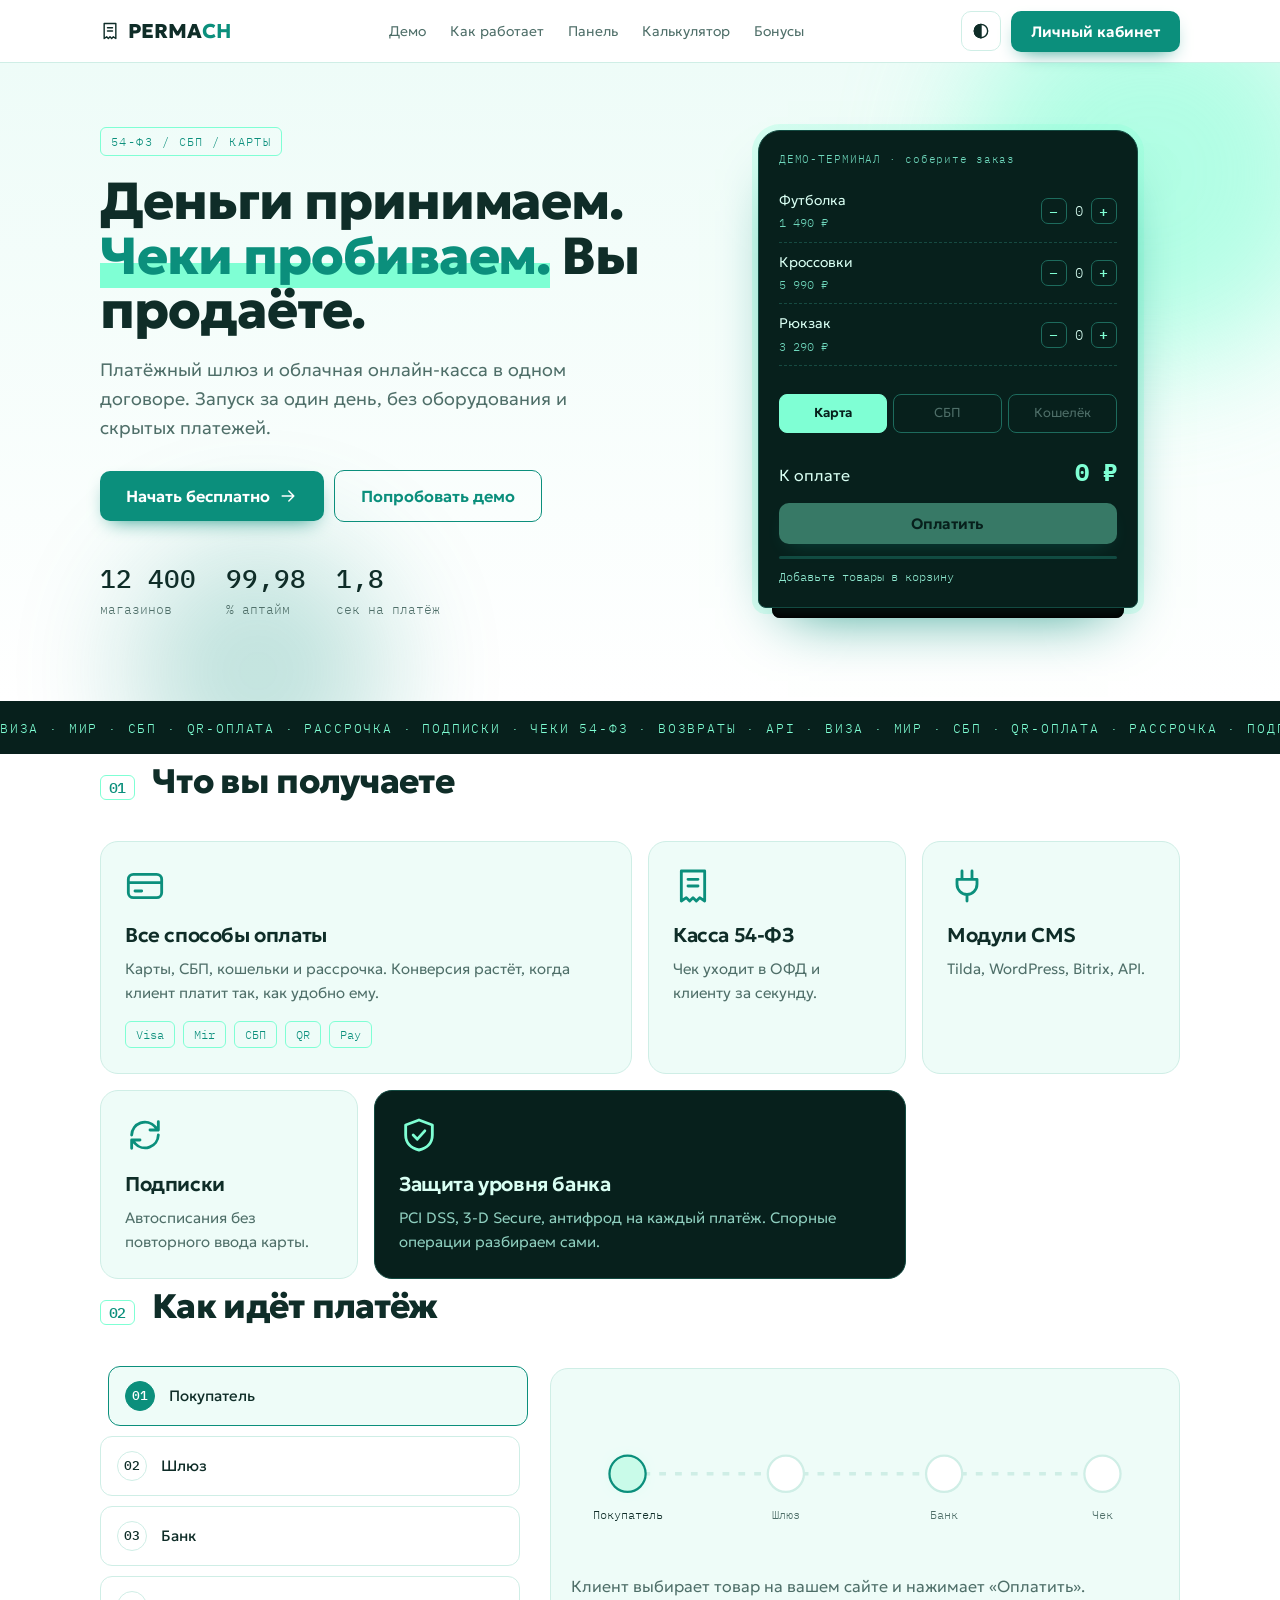
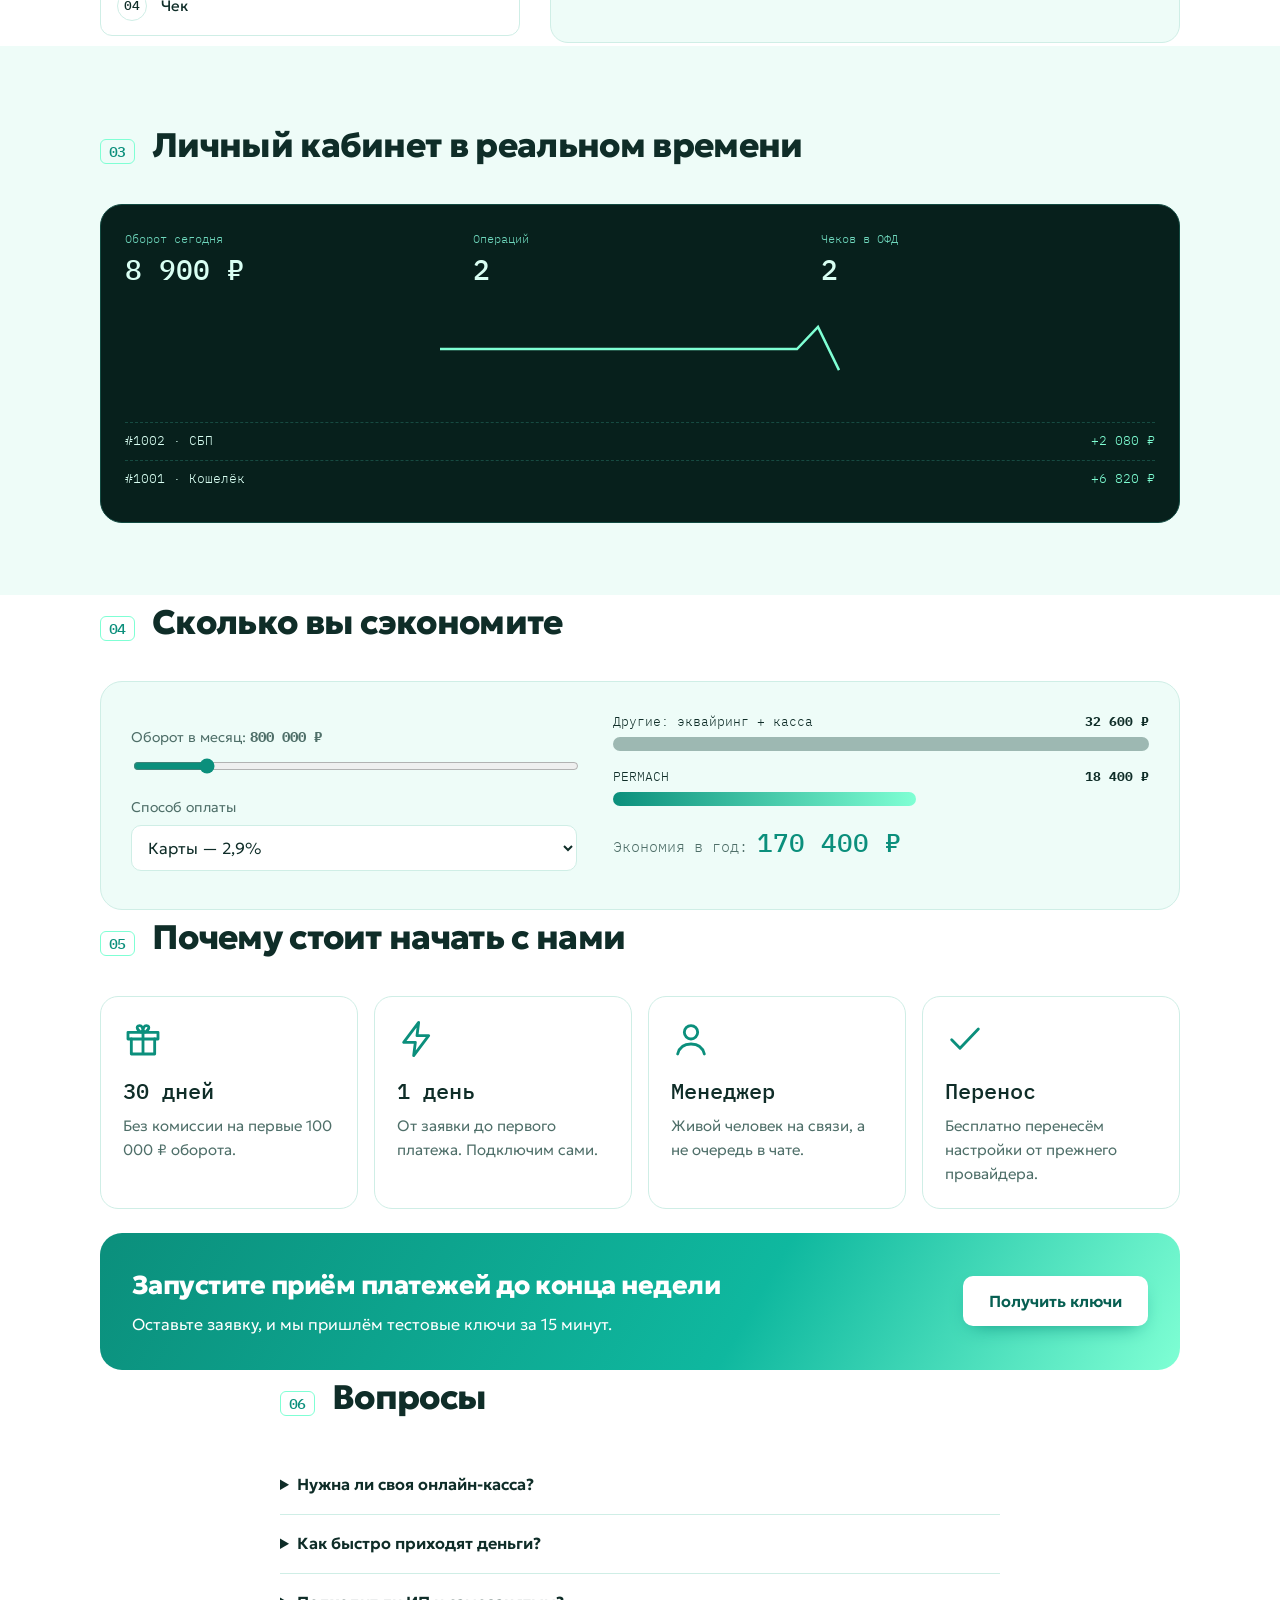
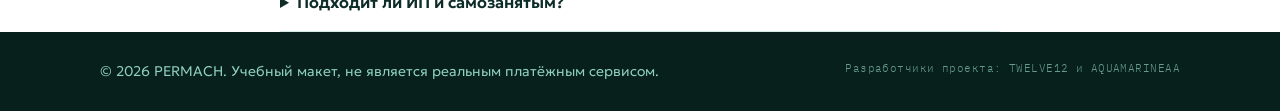
==== commit fdf8b03d: "Создание личного кабинета" ====
--- a/index/index.html
+++ b/index/index.html
@@ -34,7 +34,7 @@
 			</nav>
 			<div class="row">
 				<button class="sq" id="theme" aria-label="Тема"><svg class="ic" viewBox="0 0 24 24"><circle cx="12" cy="12" r="8" fill="none" stroke="currentColor" stroke-width="1.7"/><path d="M12 4a8 8 0 0 0 0 16z" fill="currentColor"/></svg></button>
-				<button class="btn" data-open>Подключиться</button>
+				<a class="btn" href="/account/">Личный кабинет</a>
 			</div>
 		</div>
 	</header>
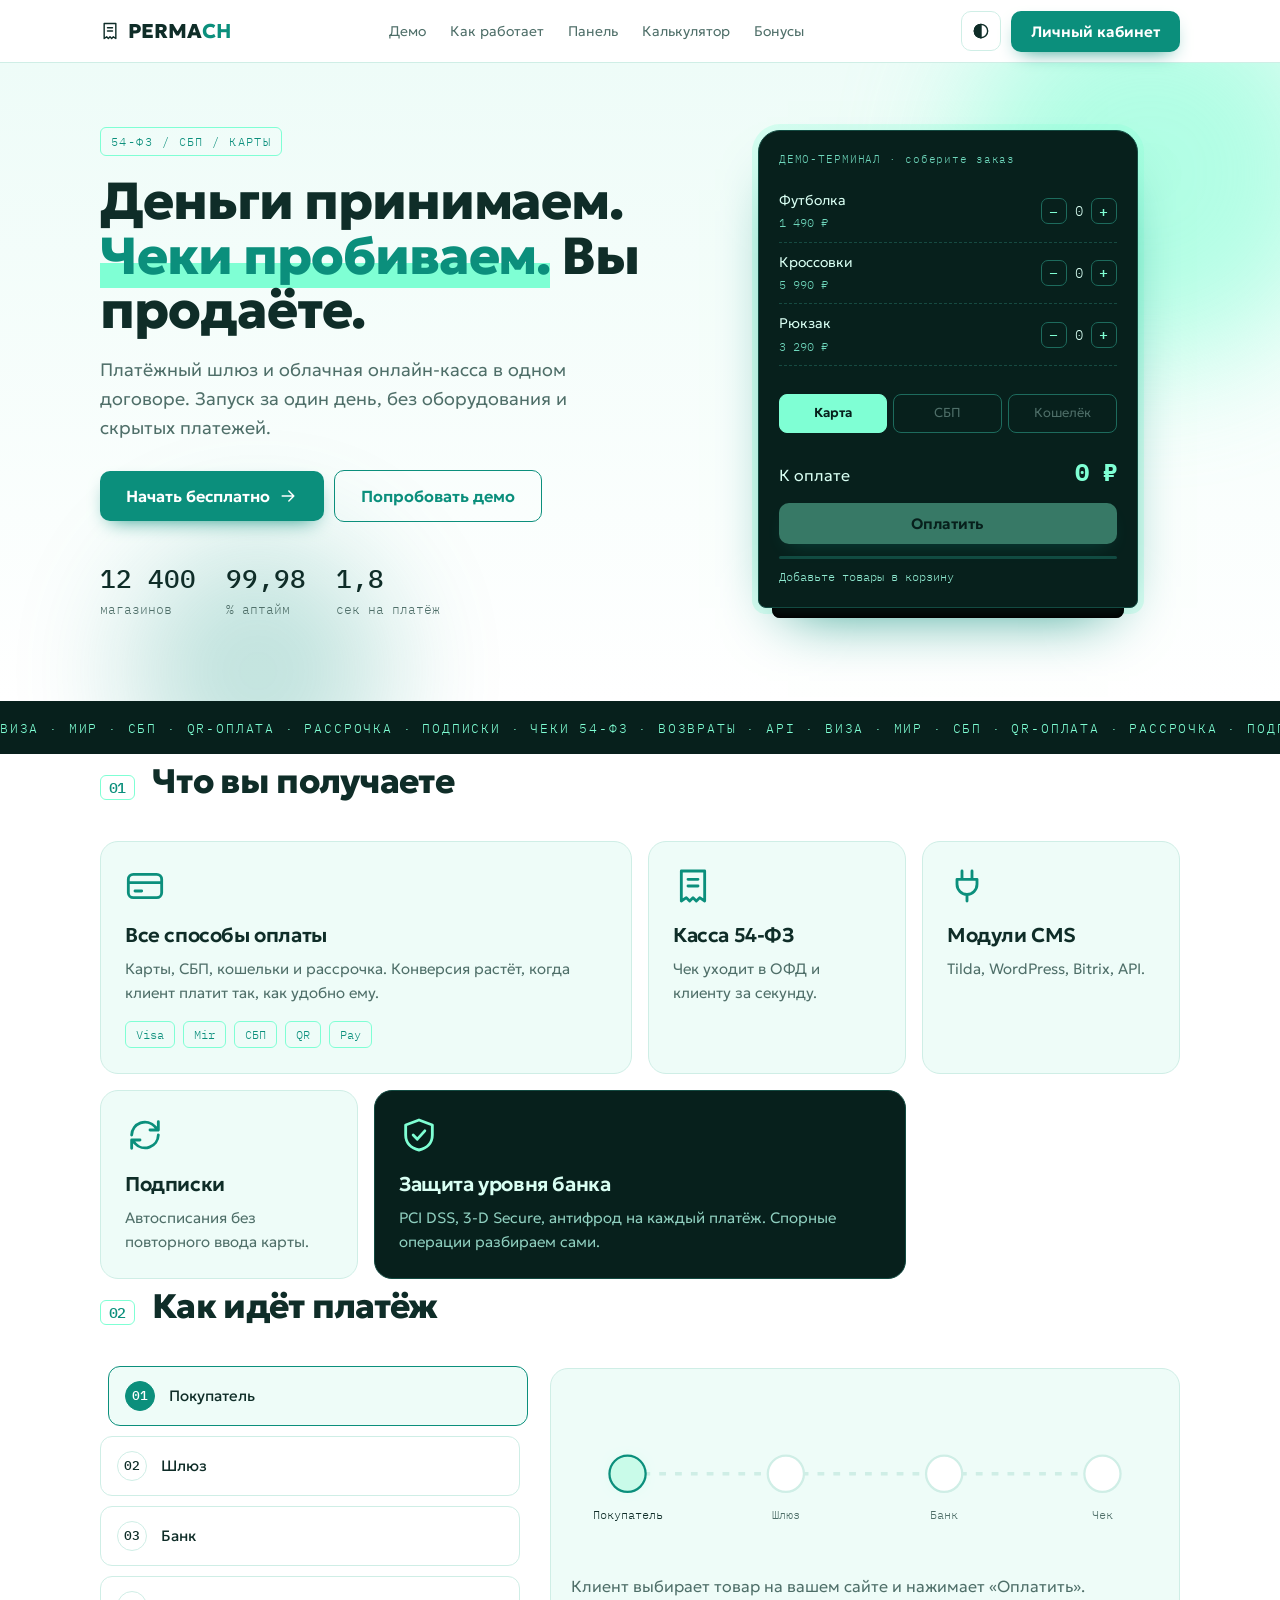
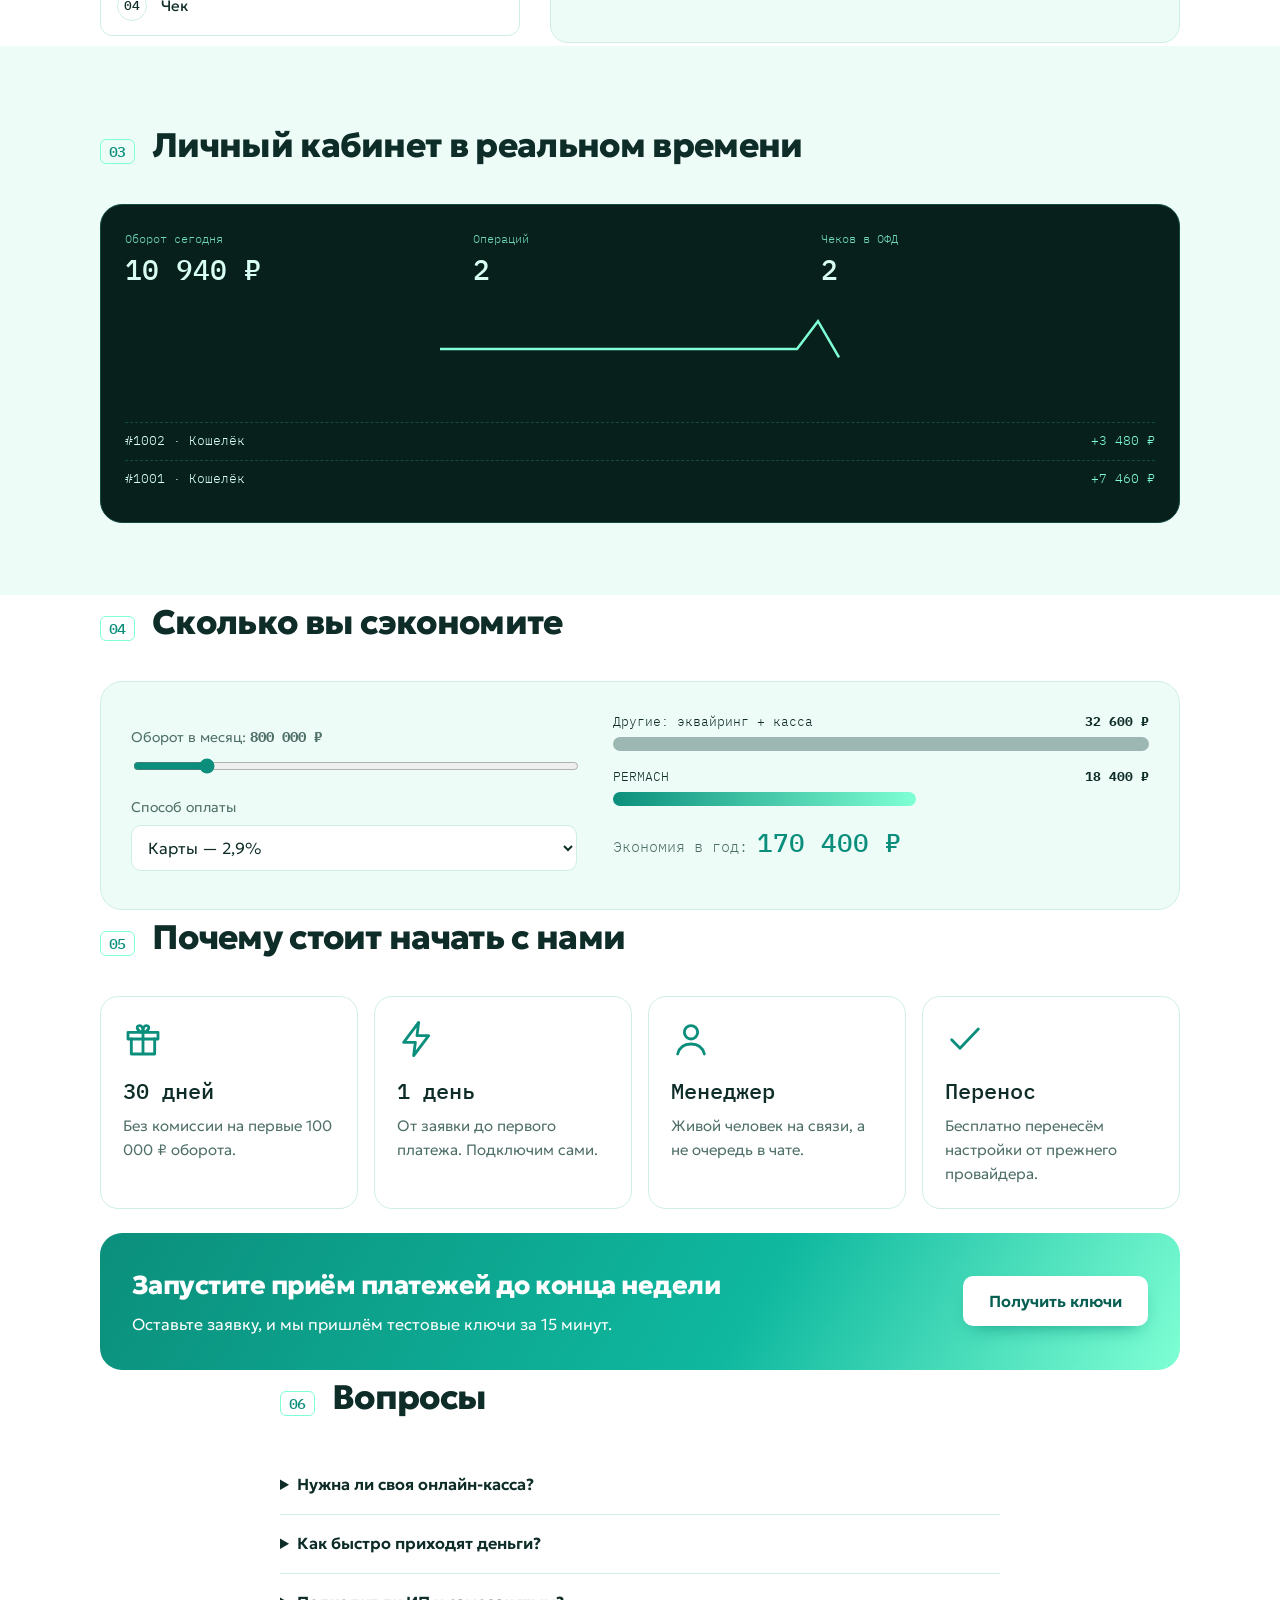
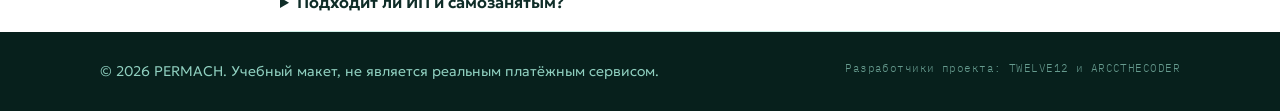
==== commit 59c573ae: "update developer credit in footer" ====
--- a/index/index.html
+++ b/index/index.html
@@ -164,7 +164,7 @@
 	<footer>
 		<div class="wrap">
 			<span>© 2026 PERMACH. Учебный макет, не является реальным платёжным сервисом.</span>
-			<small class="mono">Разработчики проекта: TWELVE12 и AQUAMARINEAA</small>
+			<small class="mono">Разработчики проекта: TWELVE12 и ARCCTHECODER</small>
 		</div>
 	</footer>
 
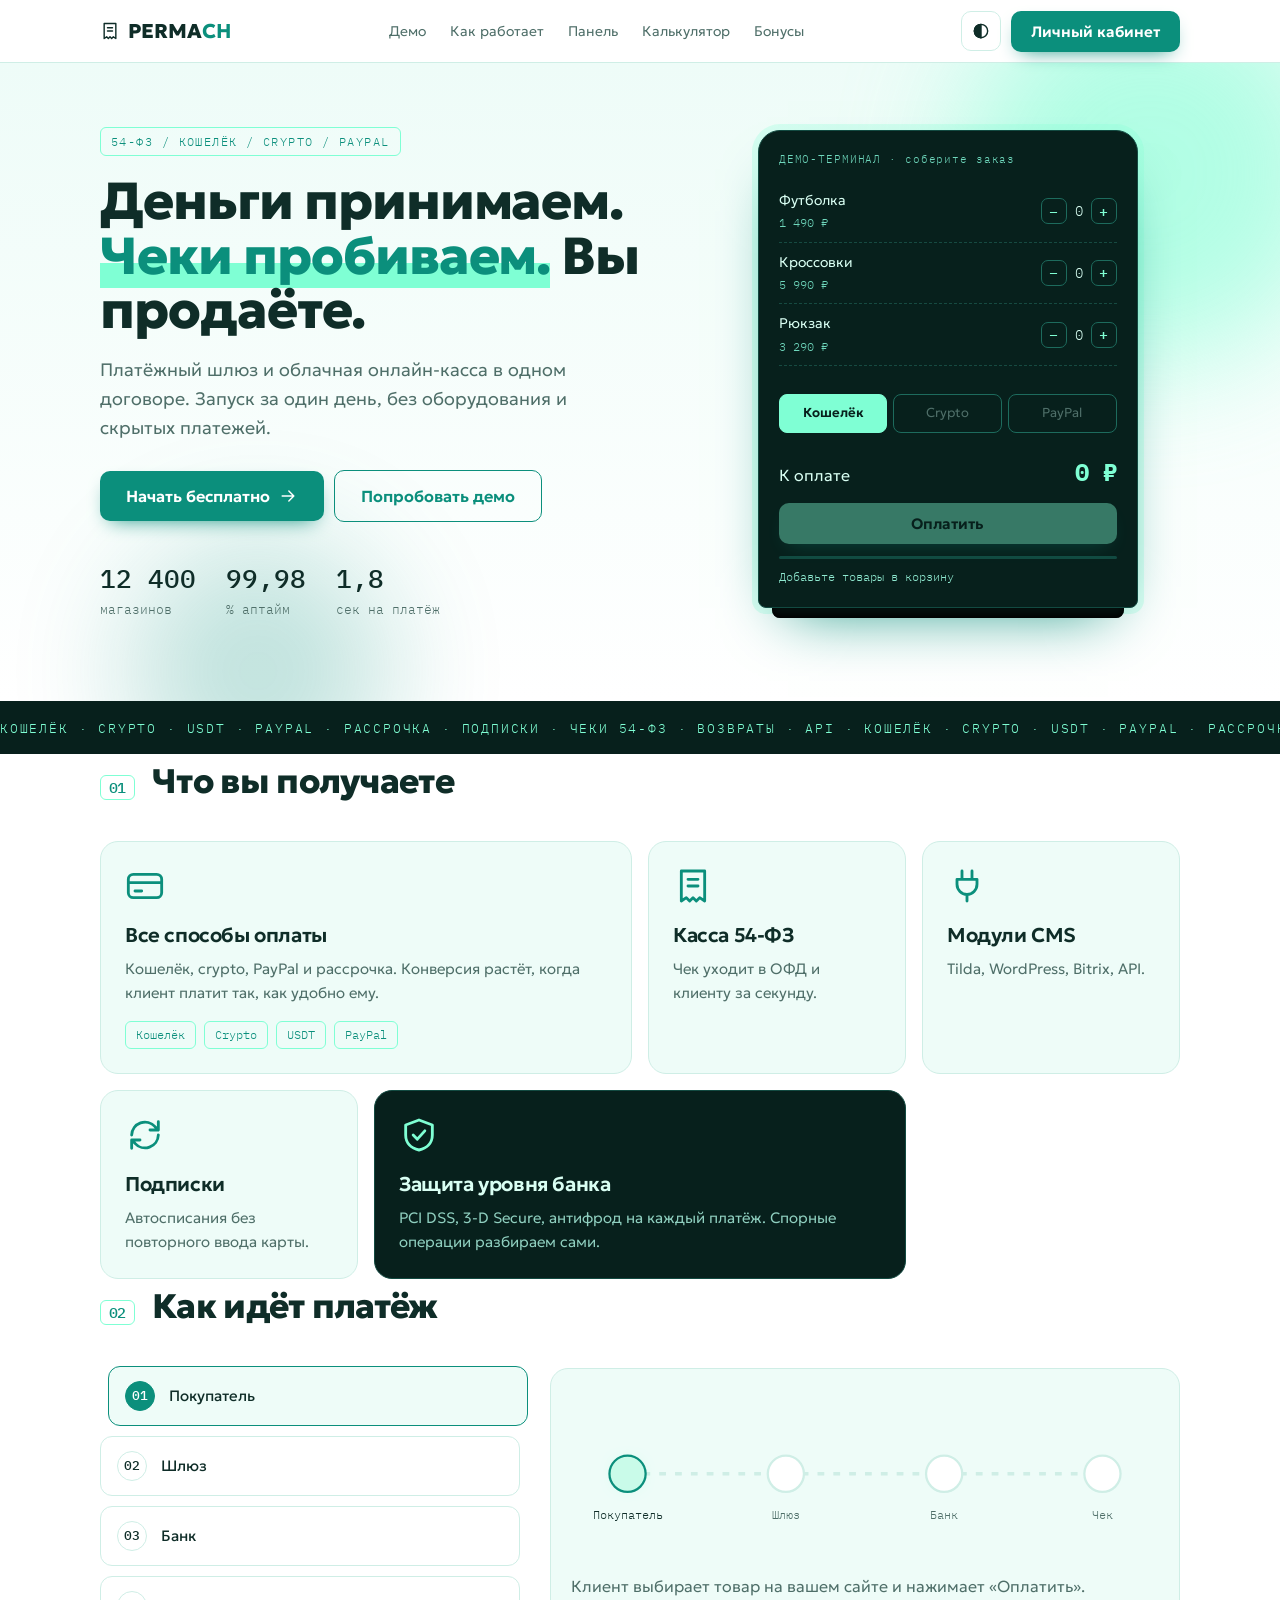
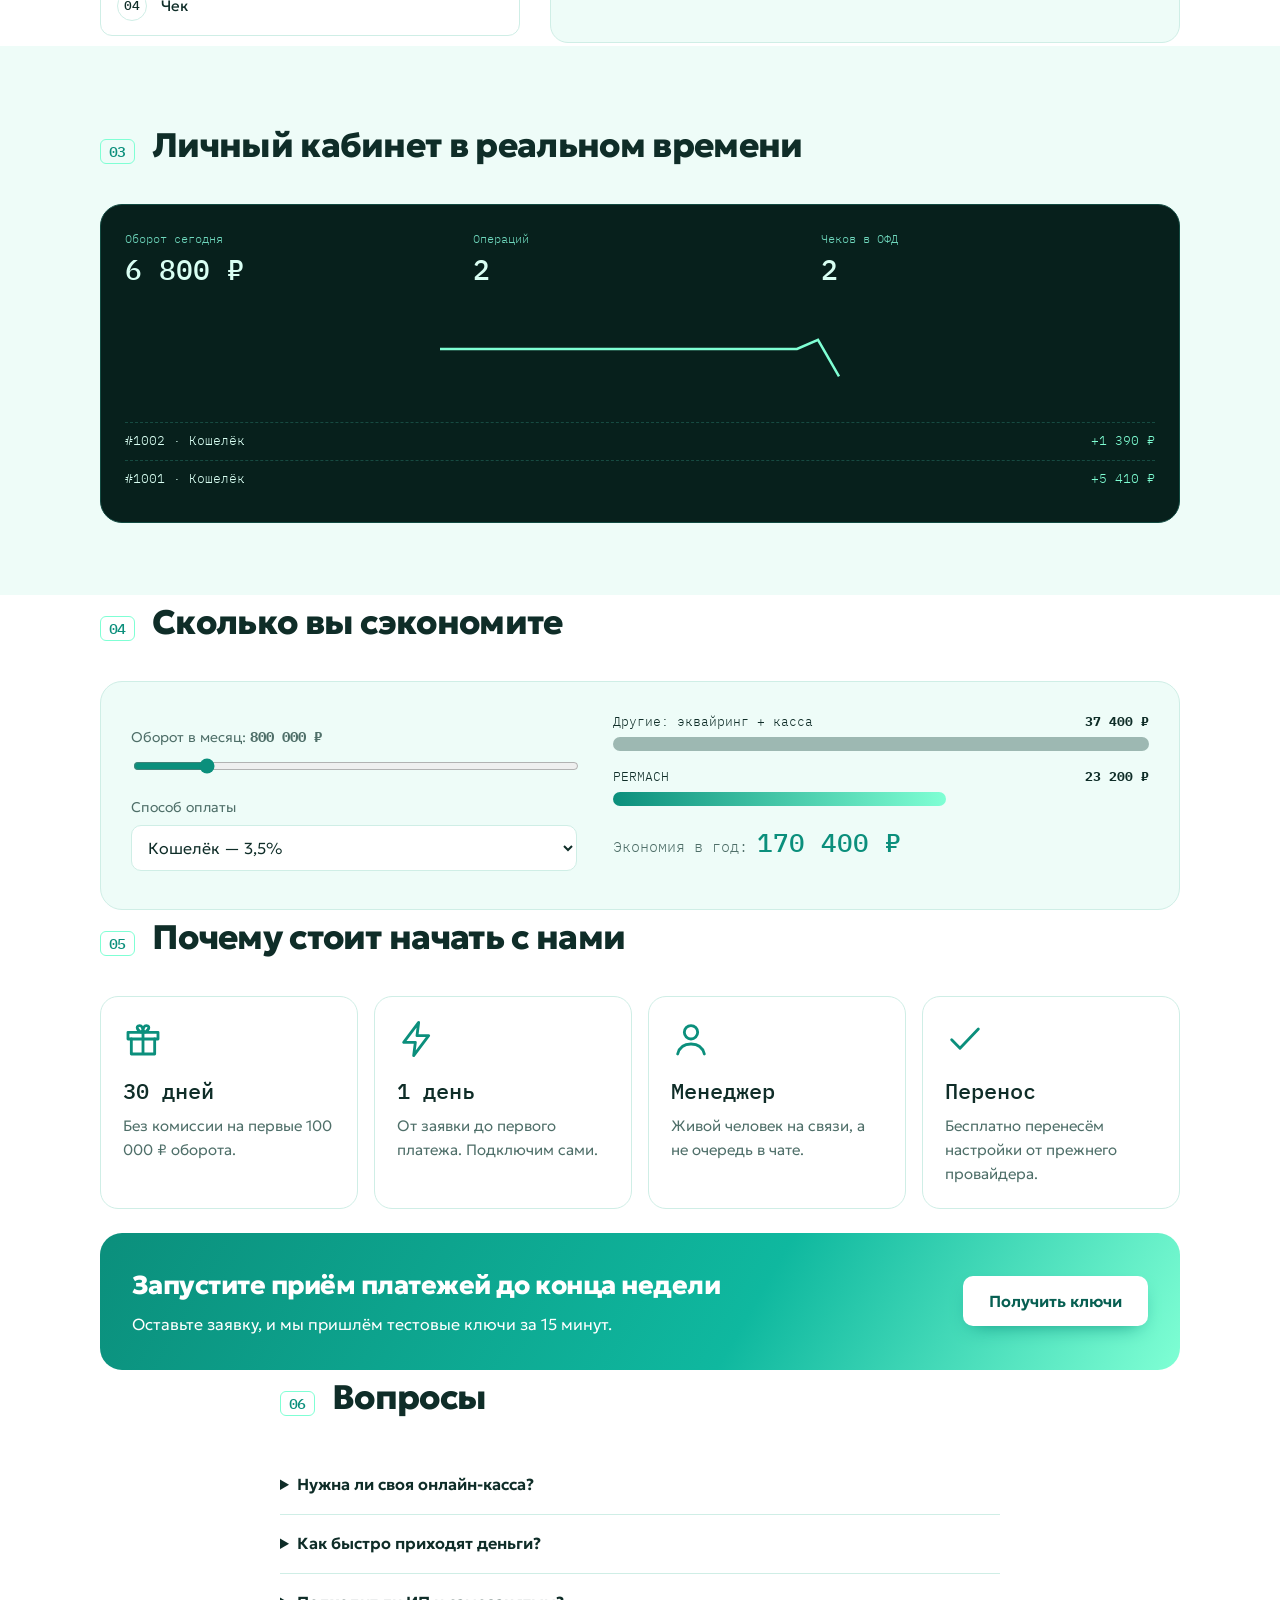
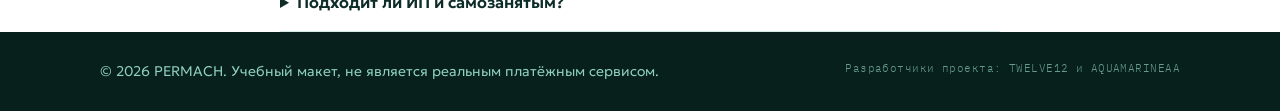
==== commit 3a0a8638: "feat(demo): replace payment methods with Wallet, Crypto and PayPal Updated the terminal radio button" ====
--- a/index/index.html
+++ b/index/index.html
@@ -44,7 +44,7 @@
 			<i class="blob b1"></i><i class="blob b2"></i>
 			<div class="wrap hgrid">
 				<div class="rv">
-					<span class="tag mono">54-ФЗ / СБП / КАРТЫ</span>
+					<span class="tag mono">54-ФЗ / КОШЕЛЁК / CRYPTO / PAYPAL</span>
 					<h1>Деньги принимаем. <em>Чеки пробиваем.</em> Вы продаёте.</h1>
 					<p class="lead">Платёжный шлюз и облачная онлайн-касса в одном договоре. Запуск за один день, без оборудования и скрытых платежей.</p>
 					<div class="row">
@@ -63,9 +63,9 @@
 						<div class="mono cap">ДЕМО-ТЕРМИНАЛ · соберите заказ</div>
 						<div id="items"></div>
 						<div class="methods" id="methods">
-							<label><input type="radio" name="m" value="Карта" checked><span>Карта</span></label>
-							<label><input type="radio" name="m" value="СБП"><span>СБП</span></label>
-							<label><input type="radio" name="m" value="Кошелёк"><span>Кошелёк</span></label>
+							<label><input type="radio" name="m" value="Кошелёк" checked><span>Кошелёк</span></label>
+							<label><input type="radio" name="m" value="Crypto"><span>Crypto</span></label>
+							<label><input type="radio" name="m" value="PayPal"><span>PayPal</span></label>
 						</div>
 						<div class="tot"><span>К оплате</span><b id="total" class="mono">0 ₽</b></div>
 						<button class="btn pay" id="pay">Оплатить</button>
@@ -83,8 +83,8 @@
 		<section class="wrap" id="features">
 			<h2 class="rv"><span class="num mono">01</span> Что вы получаете</h2>
 			<div class="bento">
-				<div class="bx wide tilt rv"><svg class="ic xl"><use href="#i-card"/></svg><h3>Все способы оплаты</h3><p>Карты, СБП, кошельки и рассрочка. Конверсия растёт, когда клиент платит так, как удобно ему.</p>
-					<div class="chips mono"><span>Visa</span><span>Mir</span><span>СБП</span><span>QR</span><span>Pay</span></div></div>
+				<div class="bx wide tilt rv"><svg class="ic xl"><use href="#i-card"/></svg><h3>Все способы оплаты</h3><p>Кошелёк, crypto, PayPal и рассрочка. Конверсия растёт, когда клиент платит так, как удобно ему.</p>
+					<div class="chips mono"><span>Кошелёк</span><span>Crypto</span><span>USDT</span><span>PayPal</span></div></div>
 				<div class="bx tilt rv"><svg class="ic xl"><use href="#i-receipt"/></svg><h3>Касса 54-ФЗ</h3><p>Чек уходит в ОФД и клиенту за секунду.</p></div>
 				<div class="bx tilt rv"><svg class="ic xl"><use href="#i-plug"/></svg><h3>Модули CMS</h3><p>Tilda, WordPress, Bitrix, API.</p></div>
 				<div class="bx tilt rv"><svg class="ic xl"><use href="#i-repeat"/></svg><h3>Подписки</h3><p>Автосписания без повторного ввода карты.</p></div>
@@ -129,7 +129,7 @@
 					<label>Оборот в месяц: <b id="turnV" class="mono"></b></label>
 					<input type="range" id="turn" min="50000" max="5000000" step="50000" value="800000">
 					<label>Способ оплаты</label>
-					<select id="method"><option value="2.9">Карты — 2,9%</option><option value="0.7">СБП — 0,7%</option><option value="3.5">Кошельки — 3,5%</option></select>
+					<select id="method"><option value="3.5" data-m="Кошелёк">Кошелёк — 3,5%</option><option value="1" data-m="Crypto">Crypto — 1,0%</option><option value="3.4" data-m="PayPal">PayPal — 3,4%</option></select>
 				</div>
 				<div class="bars mono">
 					<div class="bar"><span>Другие: эквайринг + касса</span><i id="b1"></i><b id="v1"></b></div>
@@ -164,7 +164,7 @@
 	<footer>
 		<div class="wrap">
 			<span>© 2026 PERMACH. Учебный макет, не является реальным платёжным сервисом.</span>
-			<small class="mono">Разработчики проекта: TWELVE12 и ARCCTHECODER</small>
+			<small class="mono">Разработчики проекта: TWELVE12 и AQUAMARINEAA</small>
 		</div>
 	</footer>
 
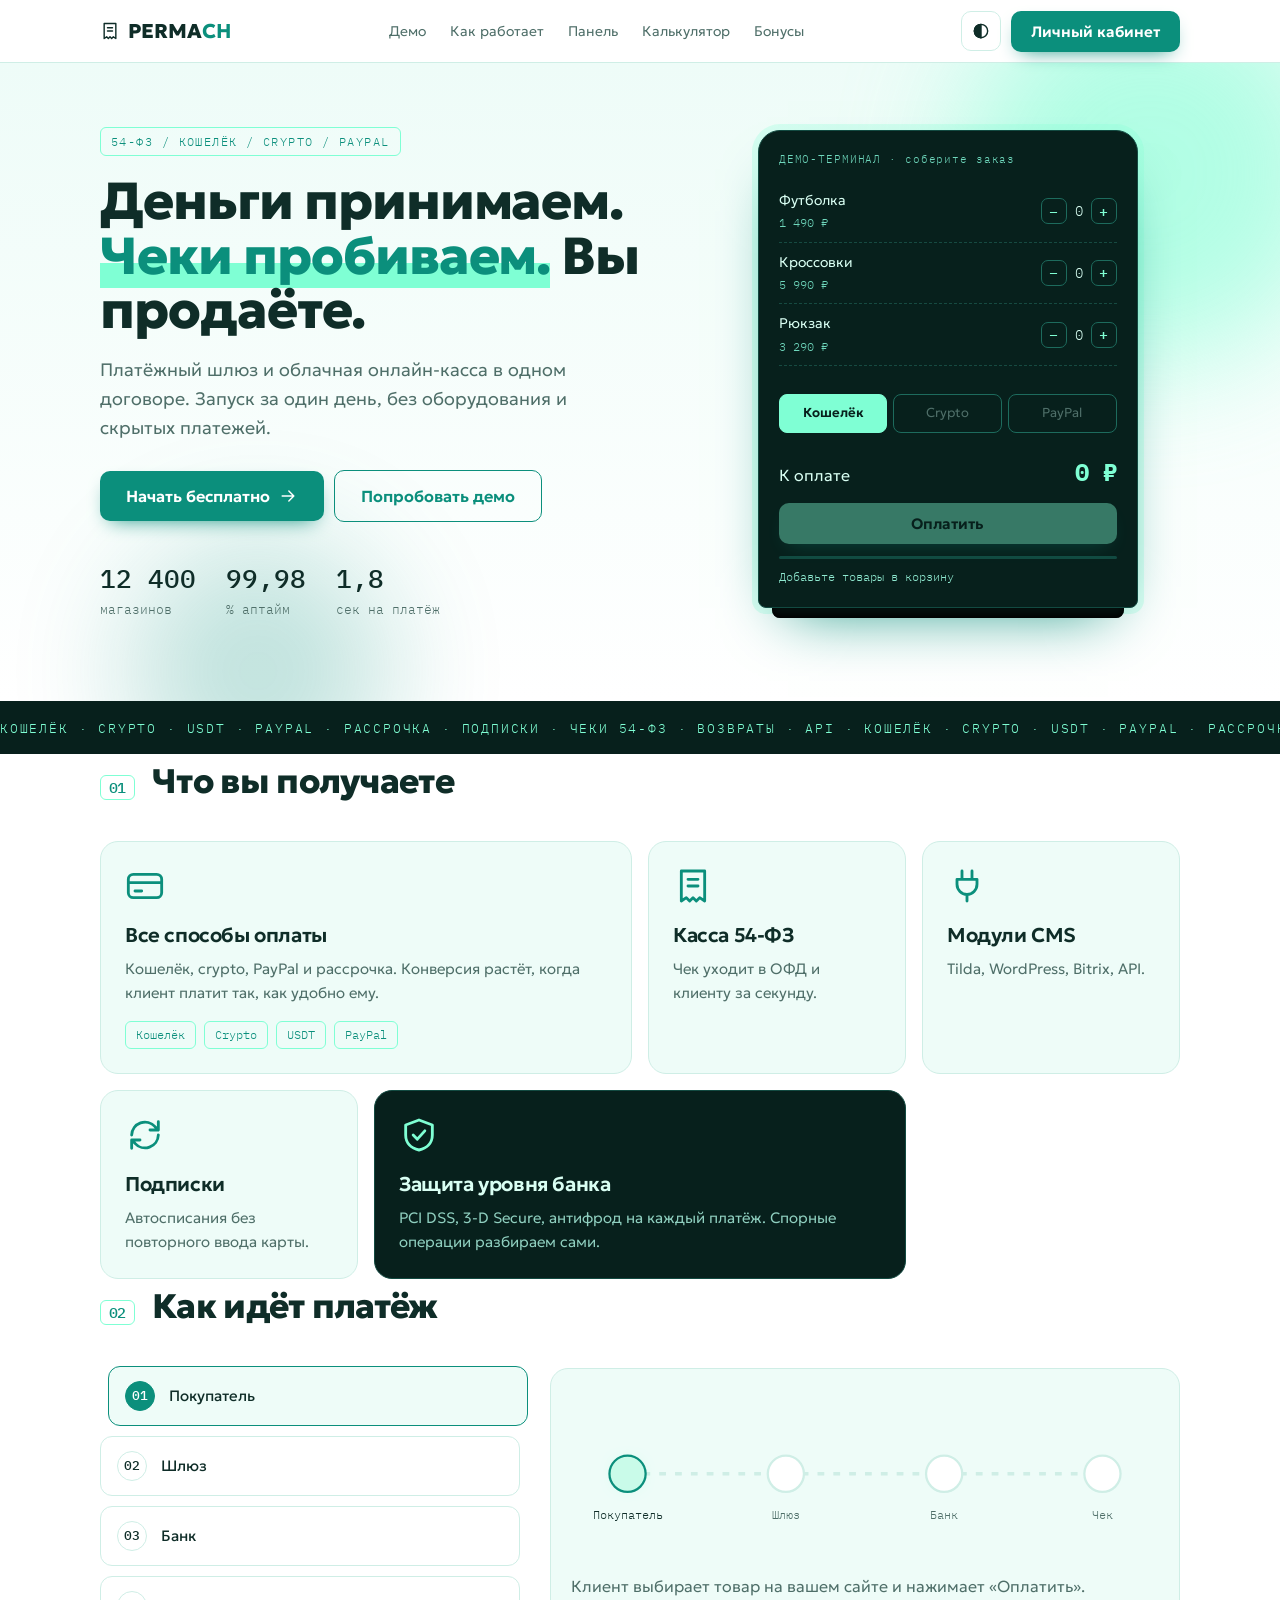
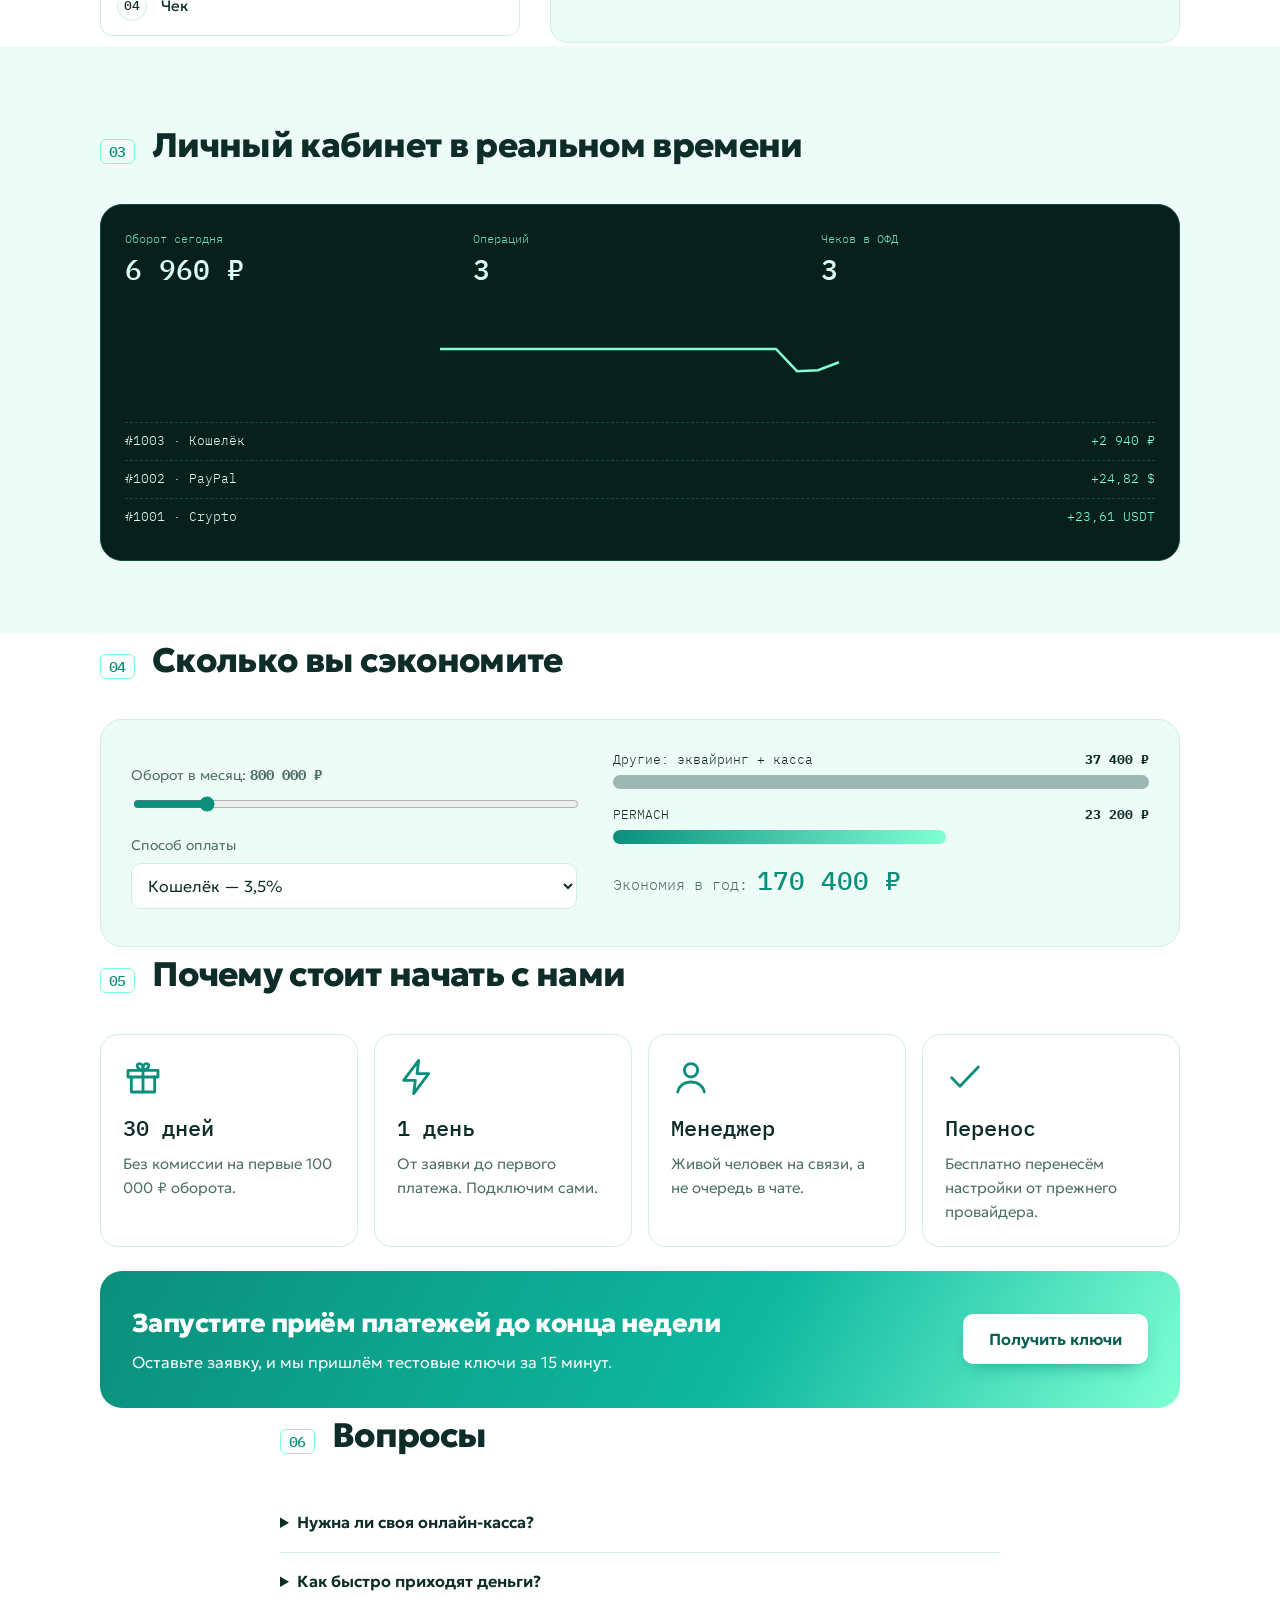
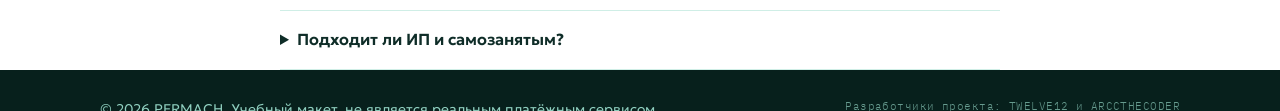
==== commit 69679e82: "Merge branch 'frontdev' into integration-test new payment methods on website" ====
--- a/index/index.html
+++ b/index/index.html
@@ -164,7 +164,7 @@
 	<footer>
 		<div class="wrap">
 			<span>© 2026 PERMACH. Учебный макет, не является реальным платёжным сервисом.</span>
-			<small class="mono">Разработчики проекта: TWELVE12 и AQUAMARINEAA</small>
+			<small class="mono">Разработчики проекта: TWELVE12 и ARCCTHECODER</small>
 		</div>
 	</footer>
 
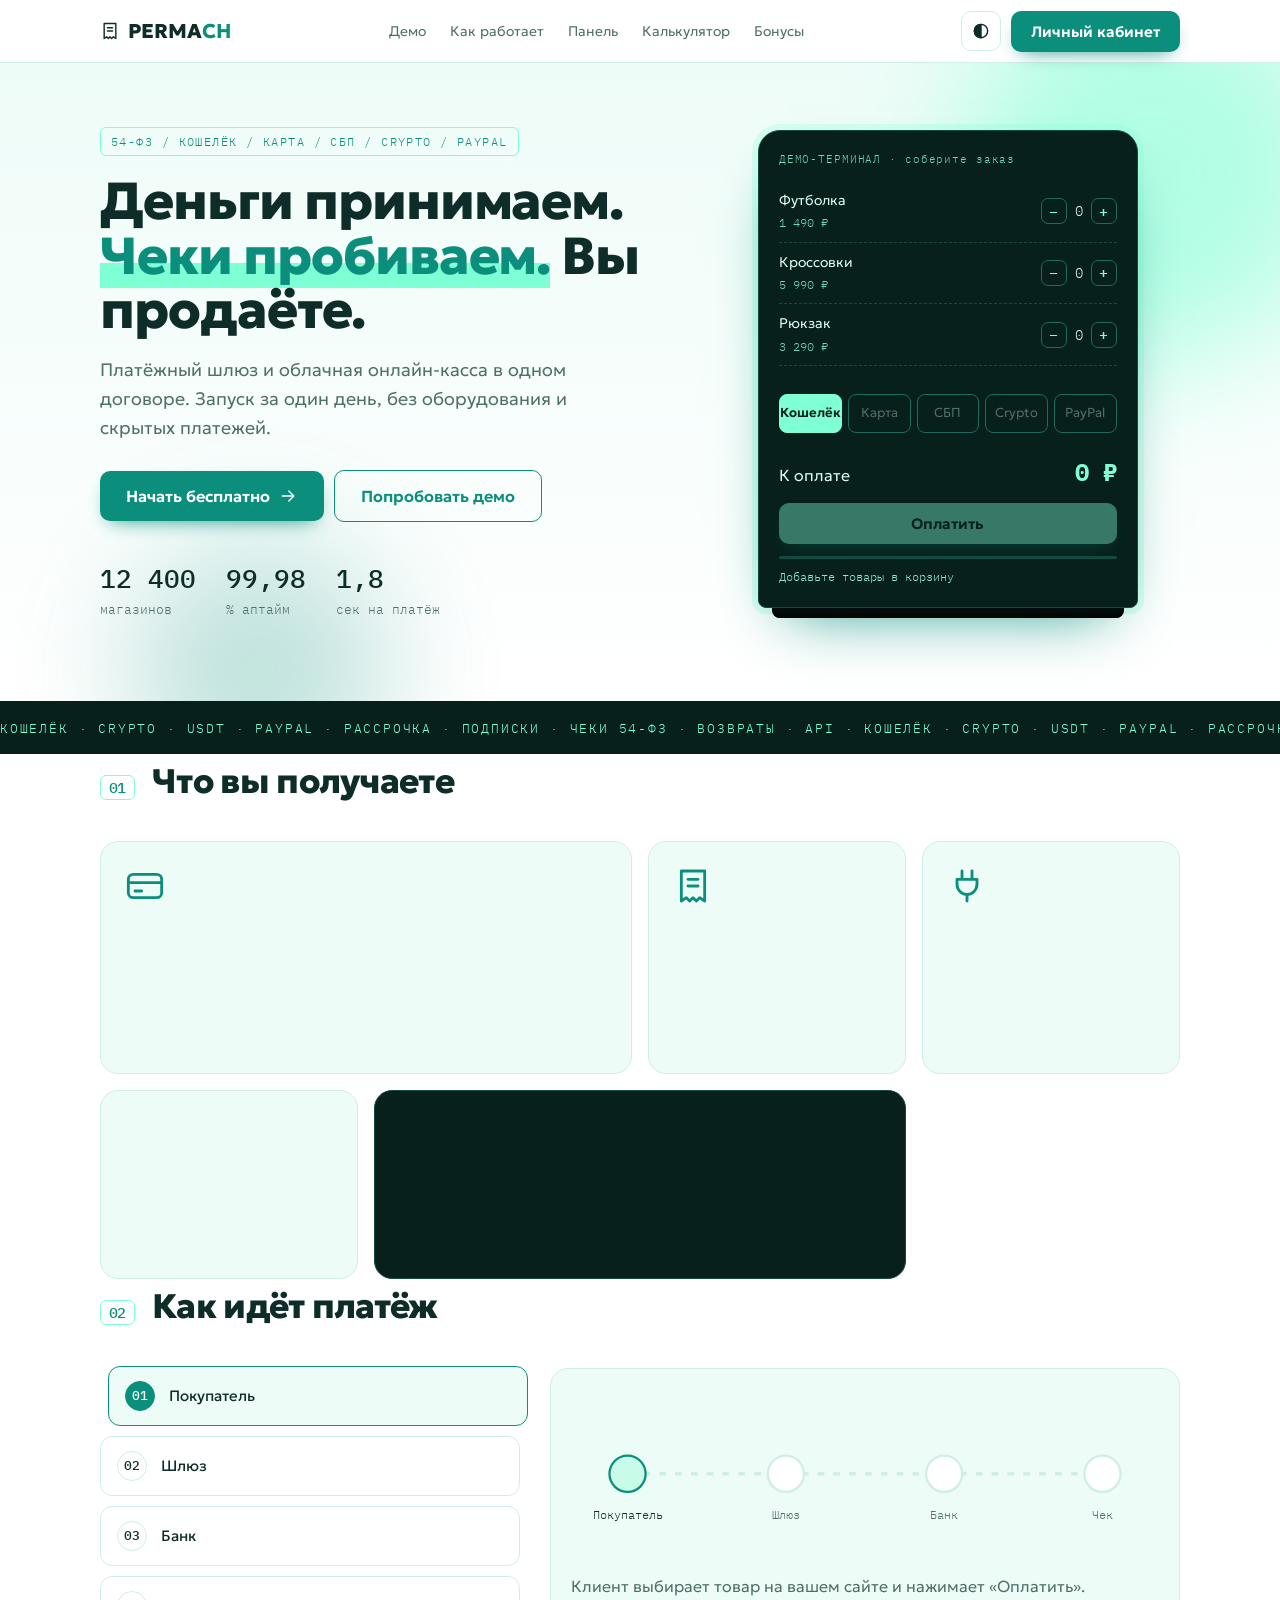
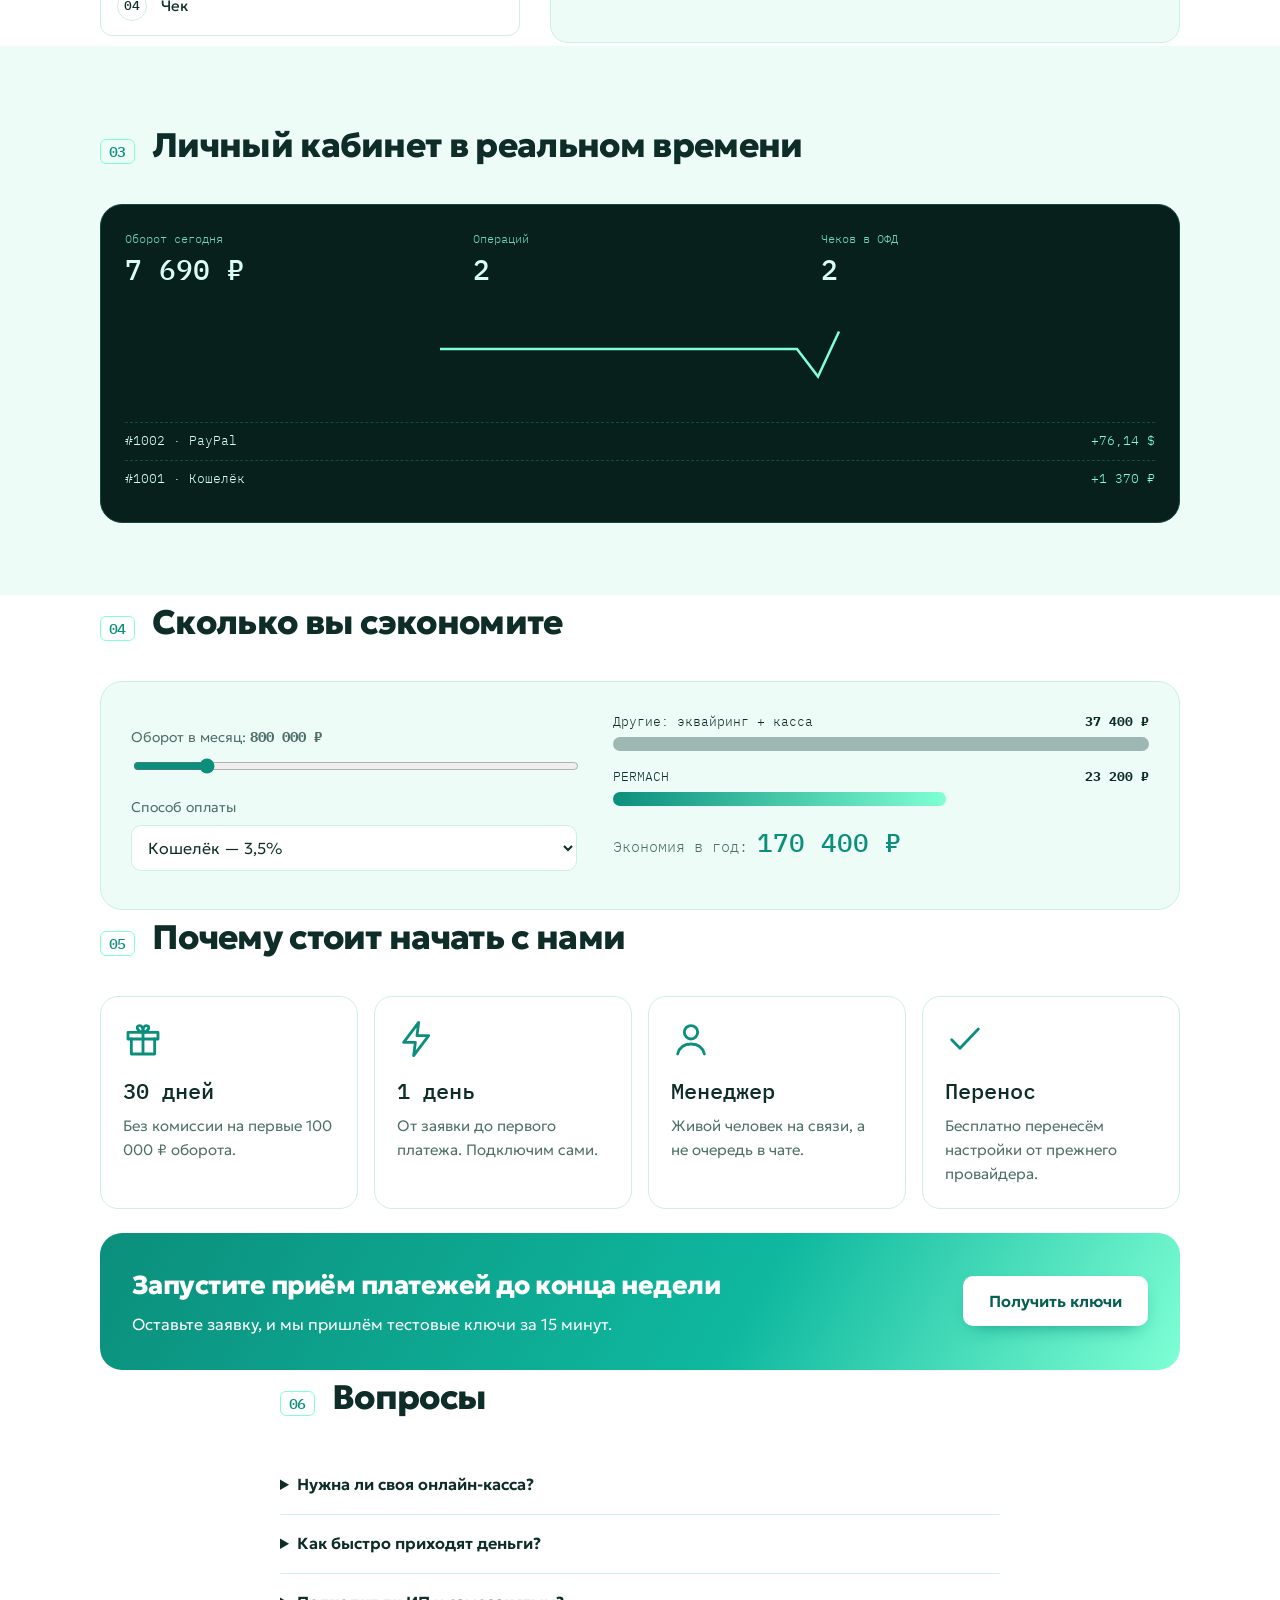
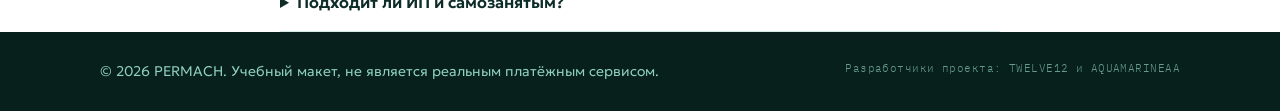
==== commit 080e520d: "Обновлены тег в шапке, переключатель в демо-терминале, блок «Все способы оплаты» и калькулятор комис" ====
--- a/index/index.html
+++ b/index/index.html
@@ -44,7 +44,7 @@
 			<i class="blob b1"></i><i class="blob b2"></i>
 			<div class="wrap hgrid">
 				<div class="rv">
-					<span class="tag mono">54-ФЗ / КОШЕЛЁК / CRYPTO / PAYPAL</span>
+					<span class="tag mono">54-ФЗ / КОШЕЛЁК / КАРТА / СБП / CRYPTO / PAYPAL</span>
 					<h1>Деньги принимаем. <em>Чеки пробиваем.</em> Вы продаёте.</h1>
 					<p class="lead">Платёжный шлюз и облачная онлайн-касса в одном договоре. Запуск за один день, без оборудования и скрытых платежей.</p>
 					<div class="row">
@@ -64,6 +64,8 @@
 						<div id="items"></div>
 						<div class="methods" id="methods">
 							<label><input type="radio" name="m" value="Кошелёк" checked><span>Кошелёк</span></label>
+							<label><input type="radio" name="m" value="Карта"><span>Карта</span></label>
+							<label><input type="radio" name="m" value="СБП"><span>СБП</span></label>
 							<label><input type="radio" name="m" value="Crypto"><span>Crypto</span></label>
 							<label><input type="radio" name="m" value="PayPal"><span>PayPal</span></label>
 						</div>
@@ -83,8 +85,8 @@
 		<section class="wrap" id="features">
 			<h2 class="rv"><span class="num mono">01</span> Что вы получаете</h2>
 			<div class="bento">
-				<div class="bx wide tilt rv"><svg class="ic xl"><use href="#i-card"/></svg><h3>Все способы оплаты</h3><p>Кошелёк, crypto, PayPal и рассрочка. Конверсия растёт, когда клиент платит так, как удобно ему.</p>
-					<div class="chips mono"><span>Кошелёк</span><span>Crypto</span><span>USDT</span><span>PayPal</span></div></div>
+				<div class="bx wide tilt rv"><svg class="ic xl"><use href="#i-card"/></svg><h3>Все способы оплаты</h3><p>Кошелёк, карта, СБП, crypto, PayPal и рассрочка. Конверсия растёт, когда клиент платит так, как удобно ему.</p>
+					<div class="chips mono"><span>Кошелёк</span><span>Карта</span><span>СБП</span><span>Crypto</span><span>USDT</span><span>PayPal</span></div></div>
 				<div class="bx tilt rv"><svg class="ic xl"><use href="#i-receipt"/></svg><h3>Касса 54-ФЗ</h3><p>Чек уходит в ОФД и клиенту за секунду.</p></div>
 				<div class="bx tilt rv"><svg class="ic xl"><use href="#i-plug"/></svg><h3>Модули CMS</h3><p>Tilda, WordPress, Bitrix, API.</p></div>
 				<div class="bx tilt rv"><svg class="ic xl"><use href="#i-repeat"/></svg><h3>Подписки</h3><p>Автосписания без повторного ввода карты.</p></div>
@@ -129,7 +131,7 @@
 					<label>Оборот в месяц: <b id="turnV" class="mono"></b></label>
 					<input type="range" id="turn" min="50000" max="5000000" step="50000" value="800000">
 					<label>Способ оплаты</label>
-					<select id="method"><option value="3.5" data-m="Кошелёк">Кошелёк — 3,5%</option><option value="1" data-m="Crypto">Crypto — 1,0%</option><option value="3.4" data-m="PayPal">PayPal — 3,4%</option></select>
+					<select id="method"><option value="3.5" data-m="Кошелёк">Кошелёк — 3,5%</option><option value="2.9" data-m="Карта">Карта — 2,9%</option><option value="0.7" data-m="СБП">СБП — 0,7%</option><option value="1" data-m="Crypto">Crypto — 1,0%</option><option value="3.4" data-m="PayPal">PayPal — 3,4%</option></select>
 				</div>
 				<div class="bars mono">
 					<div class="bar"><span>Другие: эквайринг + касса</span><i id="b1"></i><b id="v1"></b></div>
@@ -164,7 +166,7 @@
 	<footer>
 		<div class="wrap">
 			<span>© 2026 PERMACH. Учебный макет, не является реальным платёжным сервисом.</span>
-			<small class="mono">Разработчики проекта: TWELVE12 и ARCCTHECODER</small>
+			<small class="mono">Разработчики проекта: TWELVE12 и AQUAMARINEAA</small>
 		</div>
 	</footer>
 
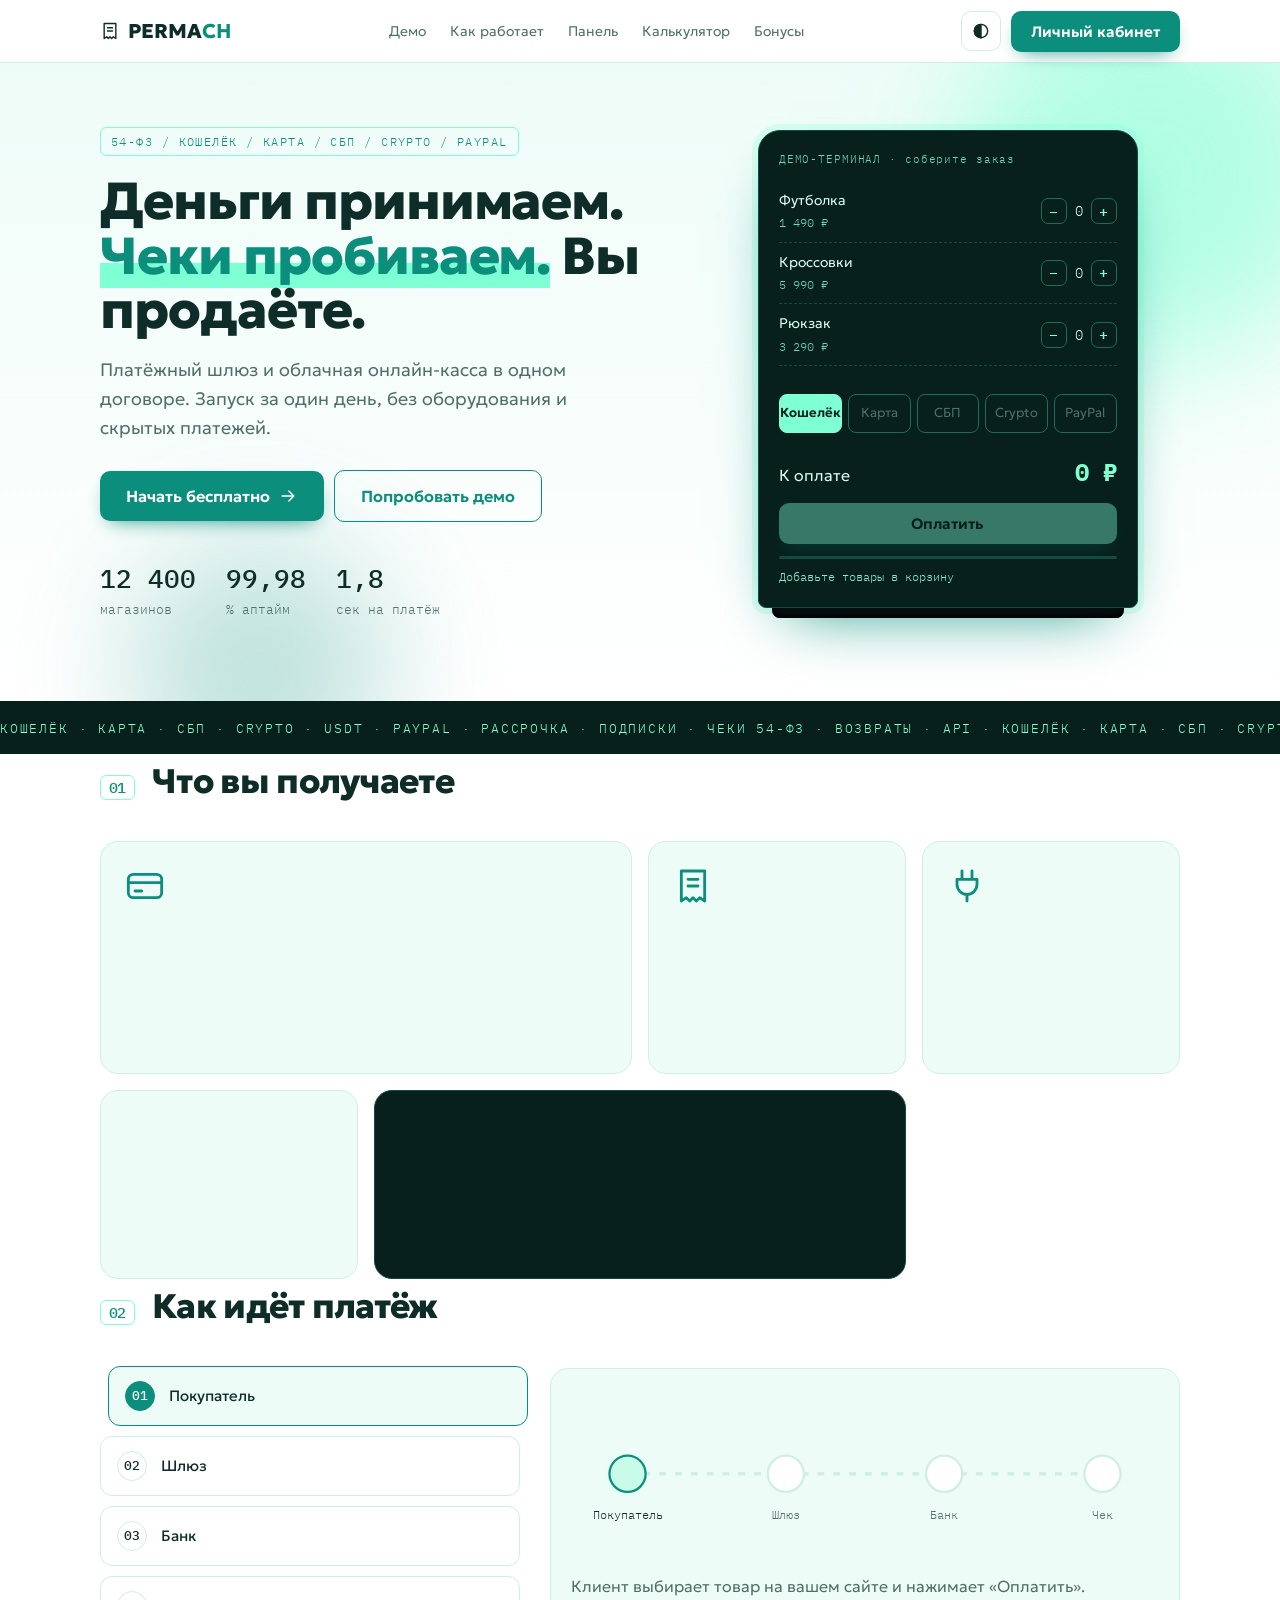
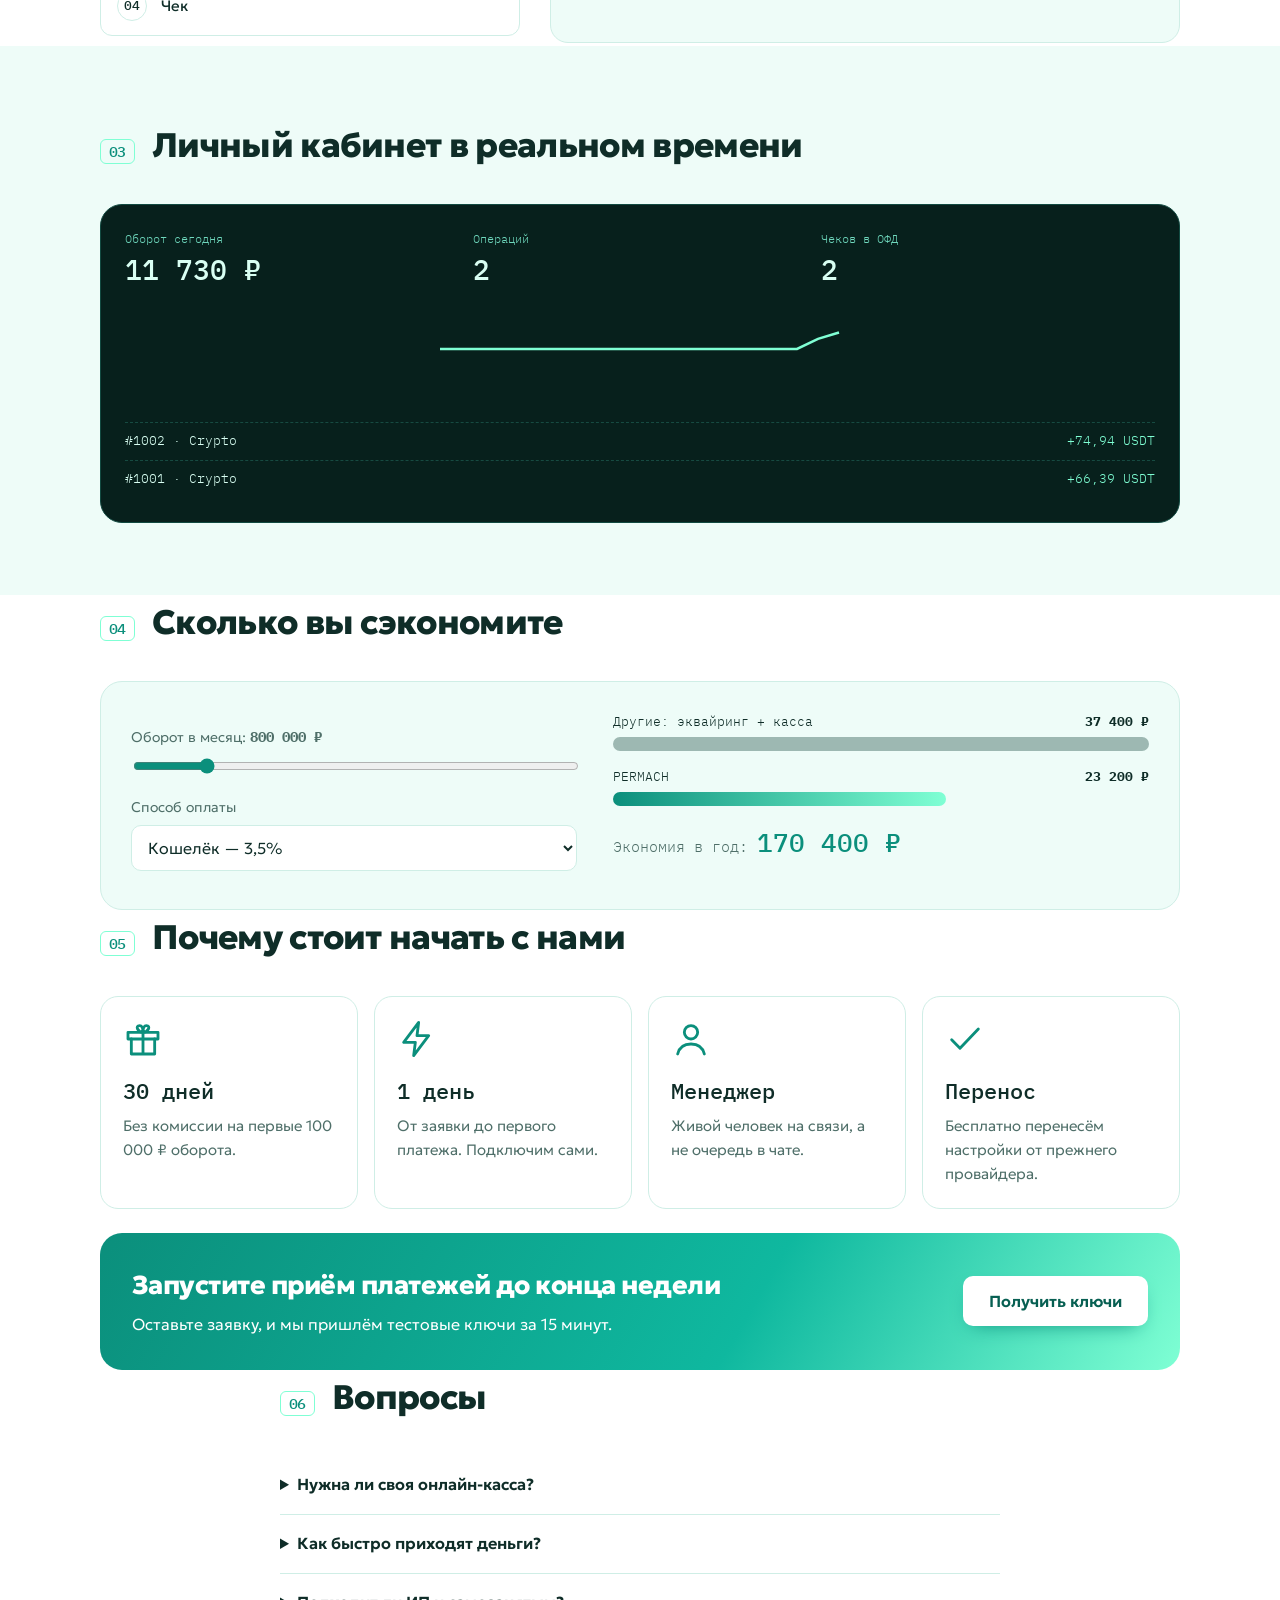
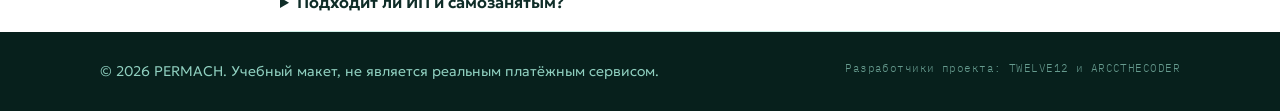
==== commit 3a9a5426: "Merge branch 'frontdev' into integration-test new pay methods" ====
--- a/index/index.html
+++ b/index/index.html
@@ -166,7 +166,7 @@
 	<footer>
 		<div class="wrap">
 			<span>© 2026 PERMACH. Учебный макет, не является реальным платёжным сервисом.</span>
-			<small class="mono">Разработчики проекта: TWELVE12 и AQUAMARINEAA</small>
+			<small class="mono">Разработчики проекта: TWELVE12 и ARCCTHECODER</small>
 		</div>
 	</footer>
 
